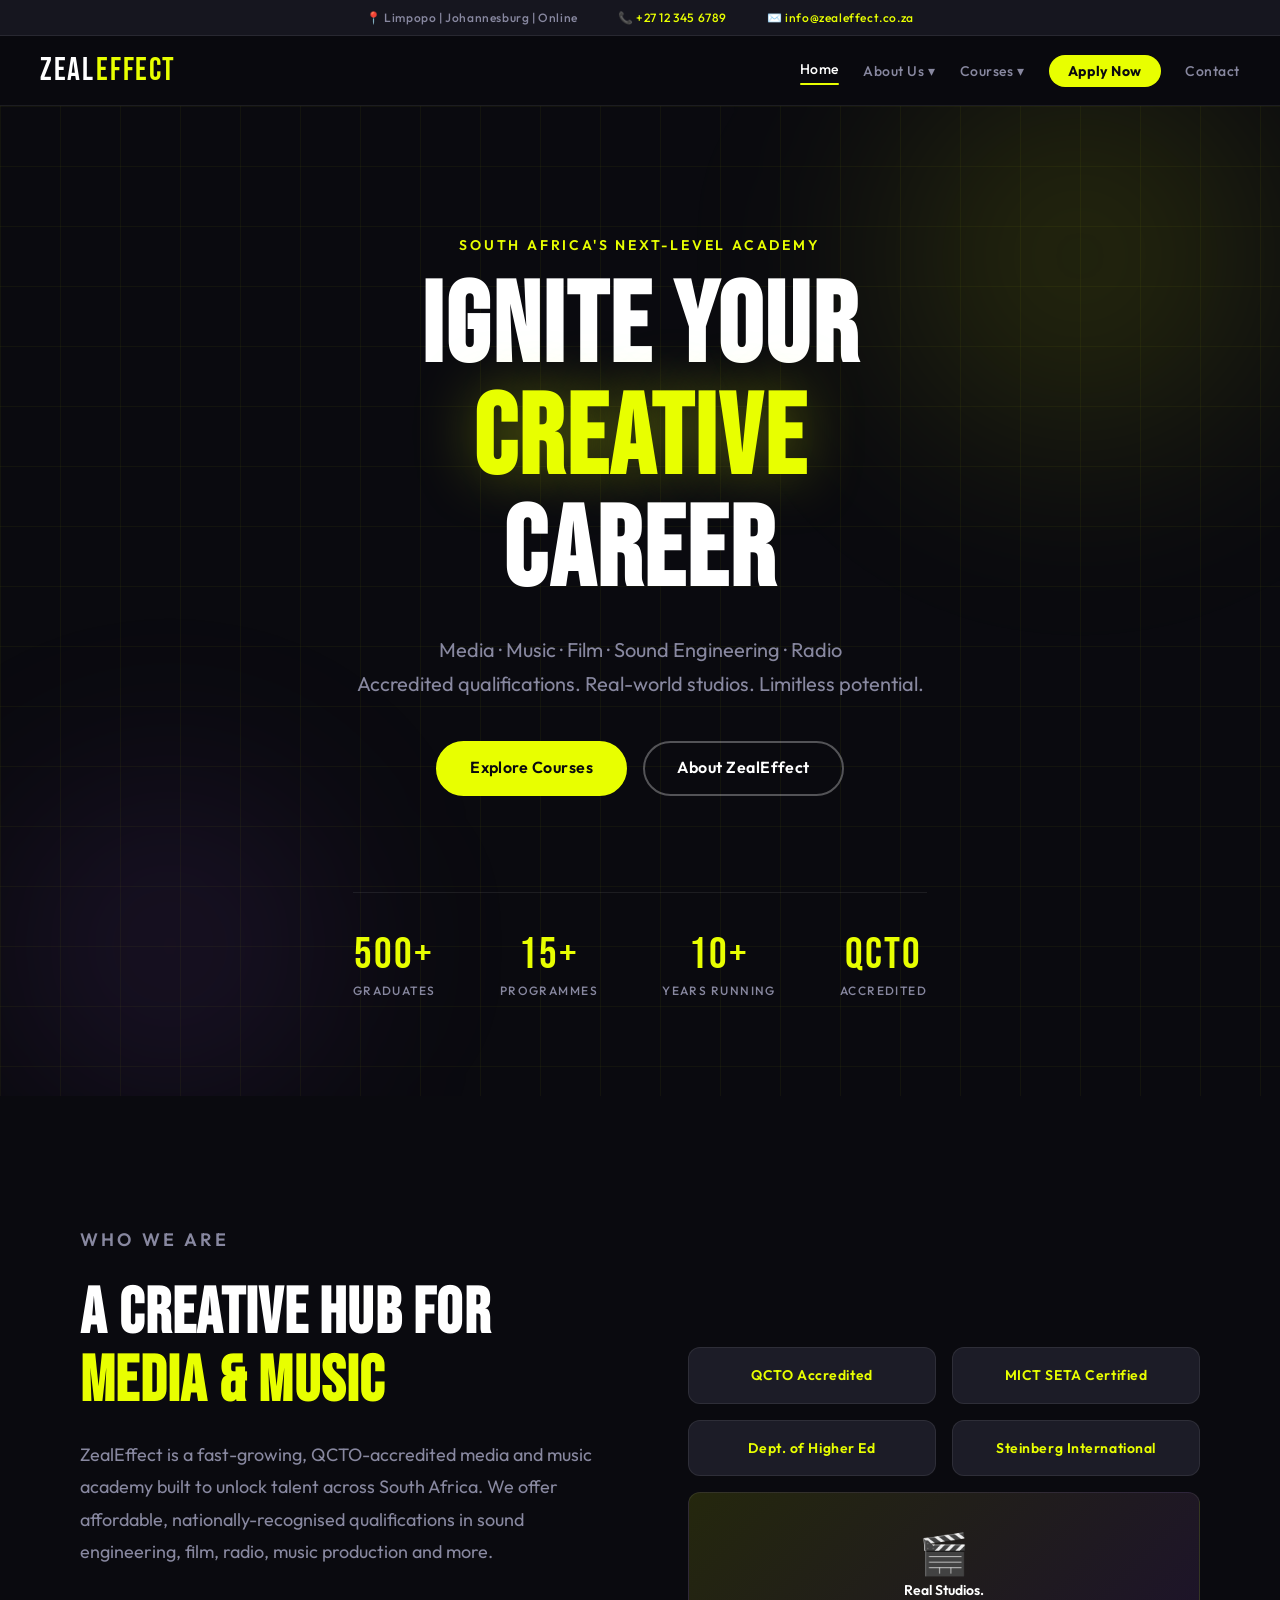
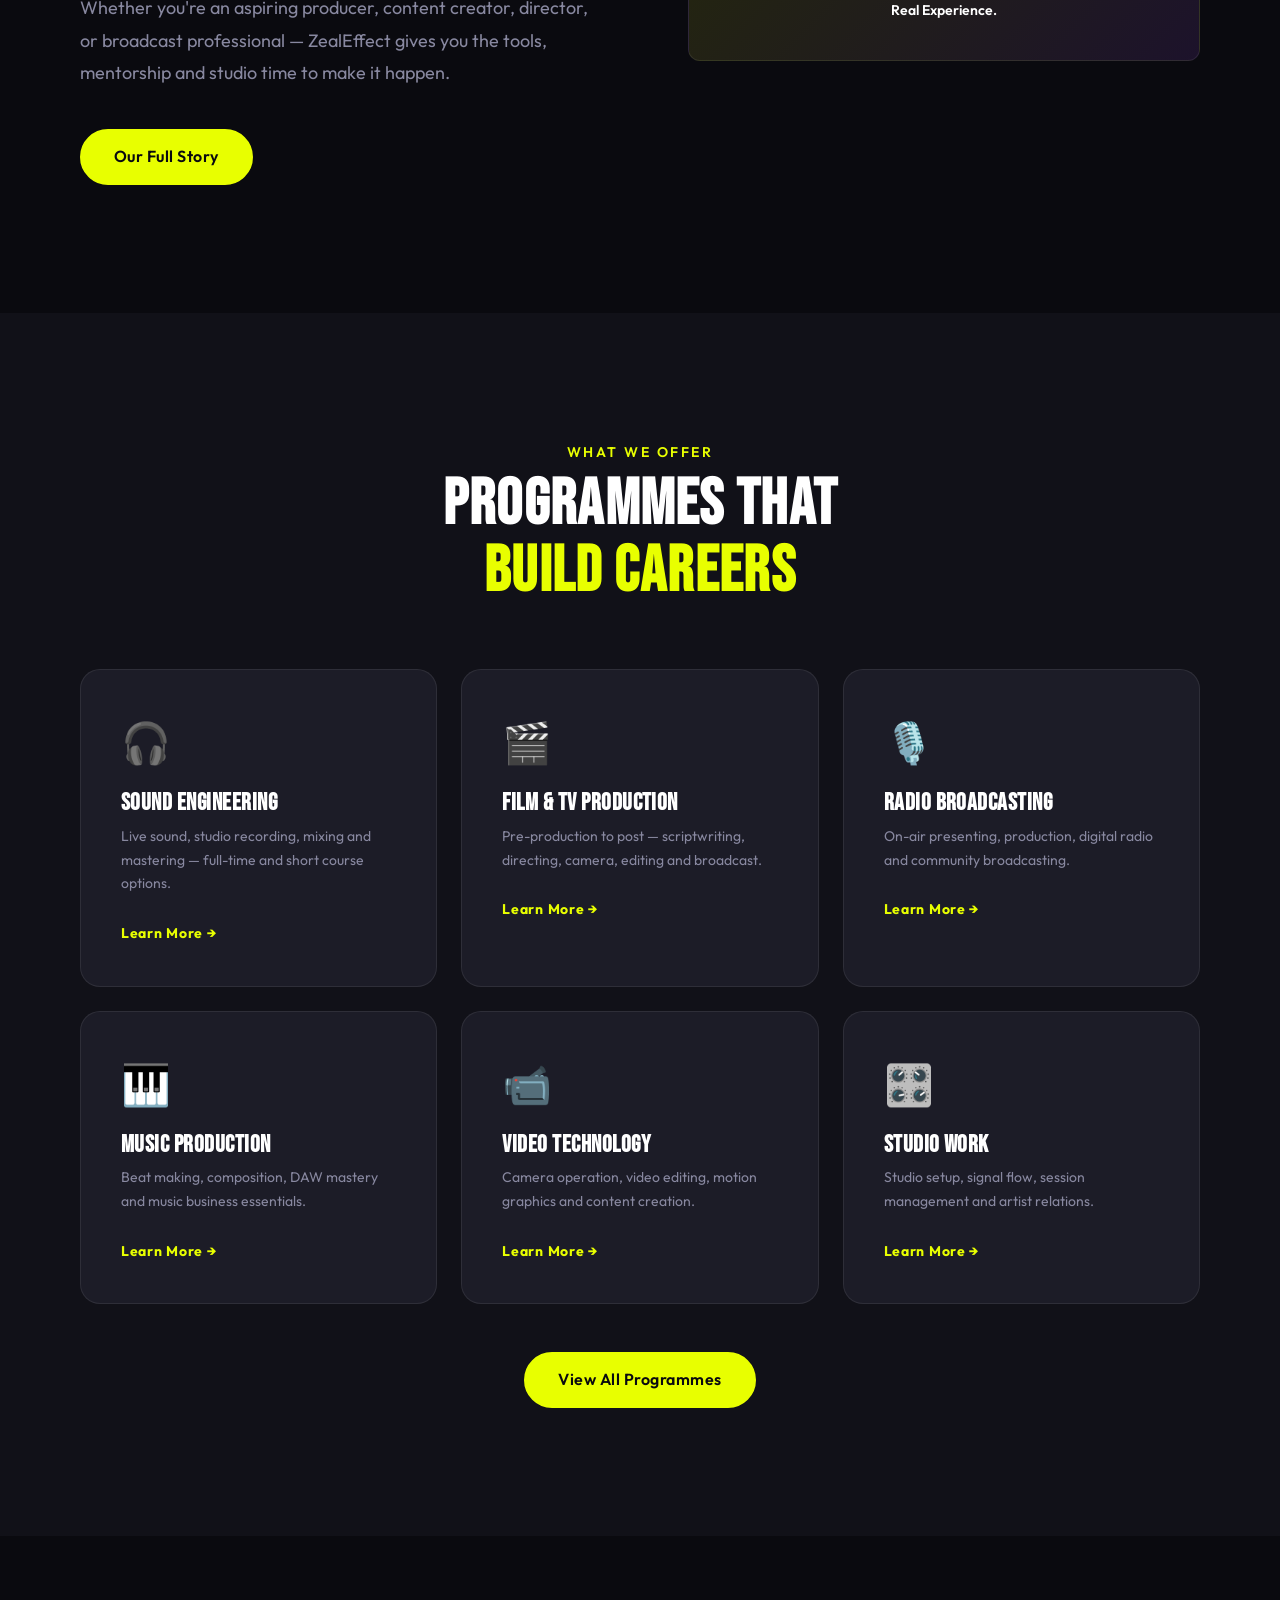
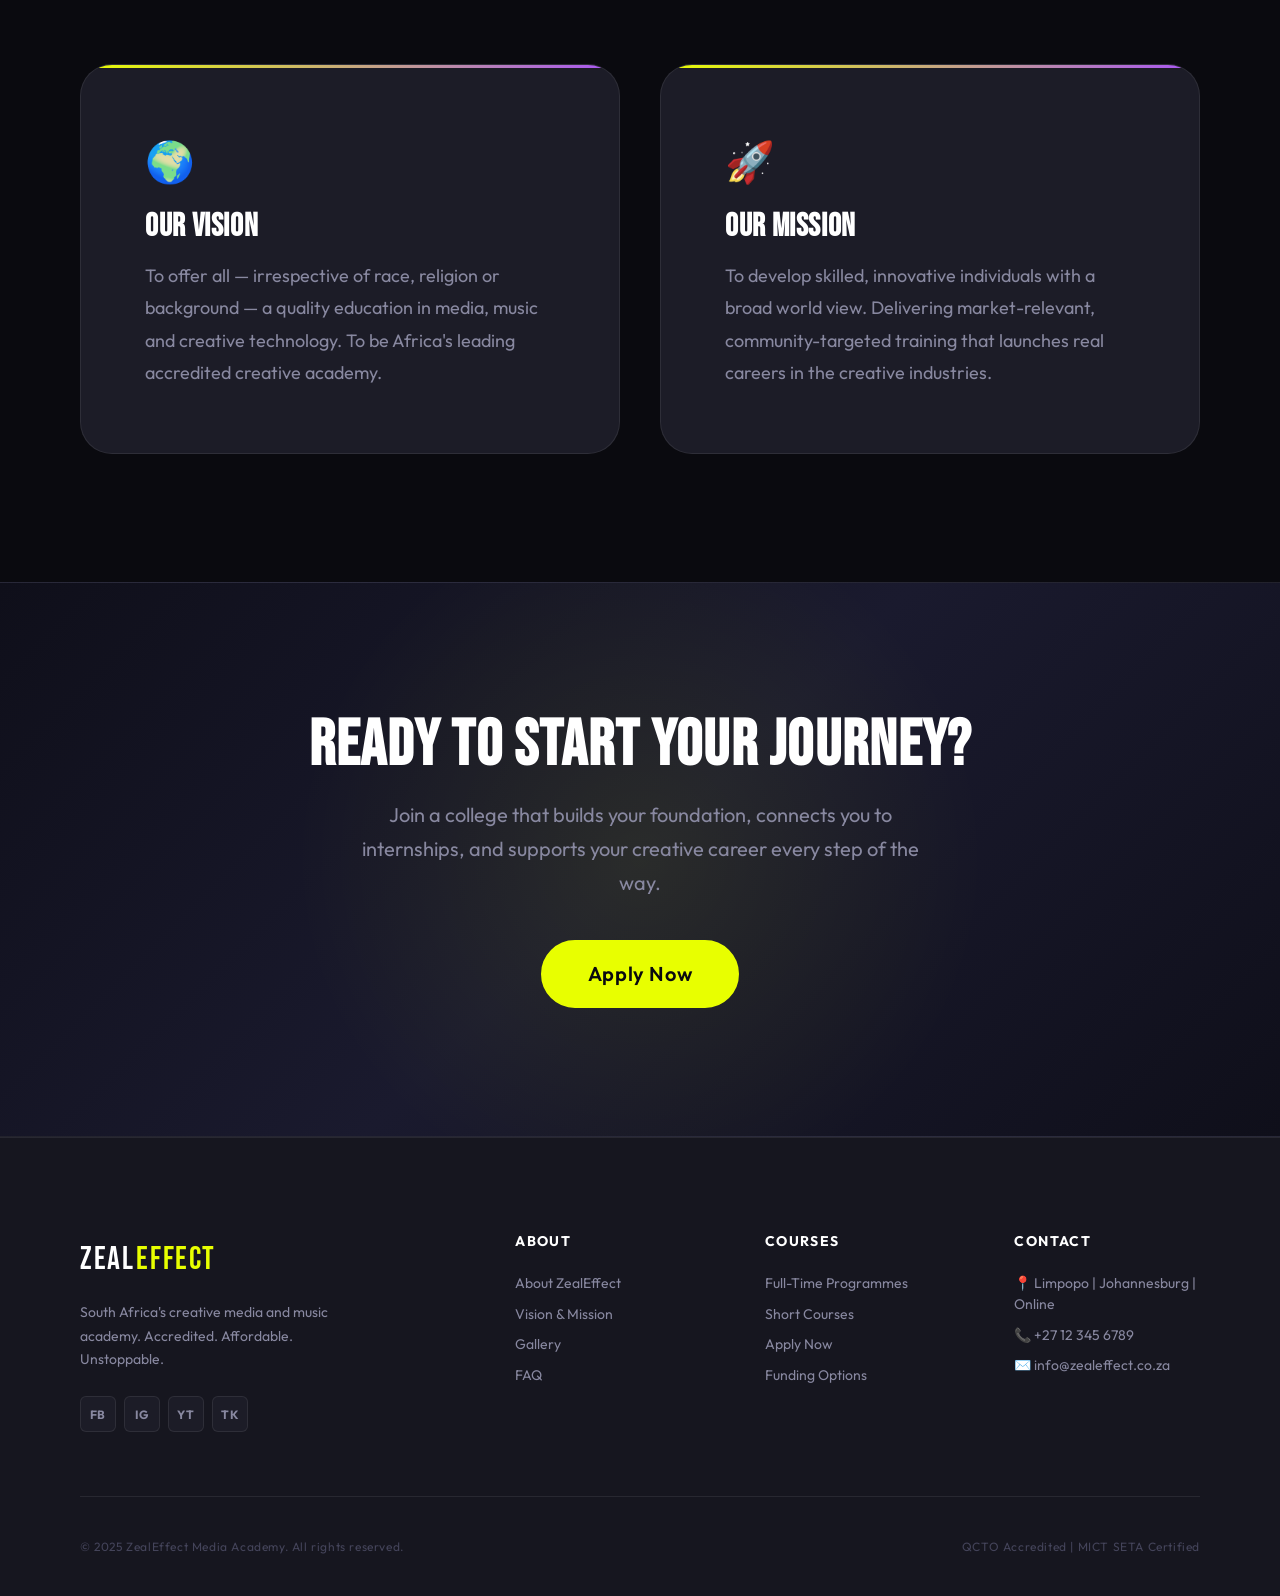
==== index.html @ ce58e079 "first commit" ====
<!DOCTYPE html>
<html lang="en">
<head>
  <meta charset="UTF-8" />
  <meta name="viewport" content="width=device-width, initial-scale=1.0" />
  <title>ZealEffect | Media & Music Academy</title>
  <link rel="stylesheet" href="css/reset.css" />
  <link rel="stylesheet" href="css/variables.css" />
  <link rel="stylesheet" href="css/layout.css" />
  <link rel="stylesheet" href="css/navbar.css" />
  <link rel="stylesheet" href="css/hero.css" />
  <link rel="stylesheet" href="css/sections.css" />
  <link rel="stylesheet" href="css/cards.css" />
  <link rel="stylesheet" href="css/footer.css" />
  <link rel="stylesheet" href="css/animations.css" />
  <link rel="preconnect" href="https://fonts.googleapis.com" />
  <link rel="preconnect" href="https://fonts.gstatic.com" crossorigin />
  <link href="https://fonts.googleapis.com/css2?family=Bebas+Neue&family=Outfit:wght@300;400;500;600;700&display=swap" rel="stylesheet" />
</head>
<body>

  <!-- ===== TOP BAR ===== -->
  <div class="topbar">
    <span>📍 Limpopo | Johannesburg | Online</span>
    <span>📞 <a href="tel:+27123456789">+27 12 345 6789</a></span>
    <span>✉️ <a href="mailto:info@zealeffect.co.za">info@zealeffect.co.za</a></span>
  </div>

  <!-- ===== NAVBAR ===== -->
  <nav class="navbar" id="navbar">
    <a href="index.html" class="logo">
      <span class="logo-zeal">ZEAL</span><span class="logo-effect">EFFECT</span>
    </a>

    <button class="hamburger" id="hamburger" aria-label="Toggle menu">
      <span></span><span></span><span></span>
    </button>

    <ul class="nav-links" id="navLinks">
      <li><a href="index.html" class="active">Home</a></li>
      <li class="dropdown">
        <a href="about.html">About Us ▾</a>
        <ul class="dropdown-menu">
          <li><a href="about.html#vision">Our Vision</a></li>
          <li><a href="about.html#mission">Our Mission</a></li>
          <li><a href="gallery.html">Gallery</a></li>
          <li><a href="about.html#faq">FAQ</a></li>
        </ul>
      </li>
      <li class="dropdown">
        <a href="courses.html">Courses ▾</a>
        <ul class="dropdown-menu">
          <li><a href="courses.html#fulltime">Full-Time Programmes</a></li>
          <li><a href="courses.html#parttime">Short Courses</a></li>
        </ul>
      </li>
      <li><a href="about.html#apply" class="nav-cta">Apply Now</a></li>
      <li><a href="contact.html">Contact</a></li>
    </ul>
  </nav>

  <!-- ===== HERO ===== -->
  <section class="hero">
    <div class="hero-bg-grid"></div>
    <div class="hero-orb hero-orb-1"></div>
    <div class="hero-orb hero-orb-2"></div>
    <div class="hero-content reveal">
      <p class="hero-eyebrow">South Africa's Next-Level Academy</p>
      <h1 class="hero-title">
        <span class="line">Ignite Your</span>
        <span class="line accent">Creative</span>
        <span class="line">Career</span>
      </h1>
      <p class="hero-sub">
        Media · Music · Film · Sound Engineering · Radio<br/>
        Accredited qualifications. Real-world studios. Limitless potential.
      </p>
      <div class="hero-actions">
        <a href="courses.html" class="btn btn-primary">Explore Courses</a>
        <a href="about.html" class="btn btn-outline">About ZealEffect</a>
      </div>
    </div>
    <div class="hero-stats reveal-delay">
      <div class="stat"><span class="stat-num">500+</span><span class="stat-label">Graduates</span></div>
      <div class="stat"><span class="stat-num">15+</span><span class="stat-label">Programmes</span></div>
      <div class="stat"><span class="stat-num">10+</span><span class="stat-label">Years Running</span></div>
      <div class="stat"><span class="stat-num">QCTO</span><span class="stat-label">Accredited</span></div>
    </div>
  </section>

  <!-- ===== ABOUT STRIP ===== -->
  <section class="about-strip section-pad">
    <div class="container">
      <div class="about-grid">
        <div class="about-text reveal">
          <p class="section-eyebrow">Who We Are</p>
          <h2 class="section-title">A Creative Hub for<br/><em>Media &amp; Music</em></h2>
          <p>ZealEffect is a fast-growing, QCTO-accredited media and music academy built to unlock talent across South Africa. We offer affordable, nationally-recognised qualifications in sound engineering, film, radio, music production and more.</p>
          <p>Whether you're an aspiring producer, content creator, director, or broadcast professional — ZealEffect gives you the tools, mentorship and studio time to make it happen.</p>
          <a href="about.html" class="btn btn-primary">Our Full Story</a>
        </div>
        <div class="about-badges reveal-delay">
          <div class="badge">QCTO Accredited</div>
          <div class="badge">MICT SETA Certified</div>
          <div class="badge">Dept. of Higher Ed</div>
          <div class="badge">Steinberg International</div>
          <div class="badge-image">
            <div class="badge-icon">🎬</div>
            <p>Real Studios.<br/>Real Experience.</p>
          </div>
        </div>
      </div>
    </div>
  </section>

  <!-- ===== COURSES PREVIEW ===== -->
  <section class="courses-preview section-pad dark-section">
    <div class="container">
      <p class="section-eyebrow center">What We Offer</p>
      <h2 class="section-title center">Programmes That<br/><em>Build Careers</em></h2>
      <div class="courses-grid">
        <div class="course-card reveal">
          <div class="course-icon">🎧</div>
          <h3>Sound Engineering</h3>
          <p>Live sound, studio recording, mixing and mastering — full-time and short course options.</p>
          <a href="courses.html" class="card-link">Learn More →</a>
        </div>
        <div class="course-card reveal">
          <div class="course-icon">🎬</div>
          <h3>Film &amp; TV Production</h3>
          <p>Pre-production to post — scriptwriting, directing, camera, editing and broadcast.</p>
          <a href="courses.html" class="card-link">Learn More →</a>
        </div>
        <div class="course-card reveal">
          <div class="course-icon">🎙️</div>
          <h3>Radio Broadcasting</h3>
          <p>On-air presenting, production, digital radio and community broadcasting.</p>
          <a href="courses.html" class="card-link">Learn More →</a>
        </div>
        <div class="course-card reveal">
          <div class="course-icon">🎹</div>
          <h3>Music Production</h3>
          <p>Beat making, composition, DAW mastery and music business essentials.</p>
          <a href="courses.html" class="card-link">Learn More →</a>
        </div>
        <div class="course-card reveal">
          <div class="course-icon">📹</div>
          <h3>Video Technology</h3>
          <p>Camera operation, video editing, motion graphics and content creation.</p>
          <a href="courses.html" class="card-link">Learn More →</a>
        </div>
        <div class="course-card reveal">
          <div class="course-icon">🎛️</div>
          <h3>Studio Work</h3>
          <p>Studio setup, signal flow, session management and artist relations.</p>
          <a href="courses.html" class="card-link">Learn More →</a>
        </div>
      </div>
      <div class="center" style="margin-top:3rem">
        <a href="courses.html" class="btn btn-primary">View All Programmes</a>
      </div>
    </div>
  </section>

  <!-- ===== VISION & MISSION ===== -->
  <section class="vm-section section-pad">
    <div class="container">
      <div class="vm-grid">
        <div class="vm-card reveal">
          <div class="vm-icon">🌍</div>
          <h3>Our Vision</h3>
          <p>To offer all — irrespective of race, religion or background — a quality education in media, music and creative technology. To be Africa's leading accredited creative academy.</p>
        </div>
        <div class="vm-card reveal">
          <div class="vm-icon">🚀</div>
          <h3>Our Mission</h3>
          <p>To develop skilled, innovative individuals with a broad world view. Delivering market-relevant, community-targeted training that launches real careers in the creative industries.</p>
        </div>
      </div>
    </div>
  </section>

  <!-- ===== CTA BANNER ===== -->
  <section class="cta-banner">
    <div class="cta-orb"></div>
    <div class="container cta-inner reveal">
      <h2>Ready to Start Your Journey?</h2>
      <p>Join a college that builds your foundation, connects you to internships, and supports your creative career every step of the way.</p>
      <a href="about.html#apply" class="btn btn-primary btn-lg">Apply Now</a>
    </div>
  </section>

  <!-- ===== FOOTER ===== -->
  <footer class="footer">
    <div class="container">
      <div class="footer-grid">

        <div class="footer-brand">
          <div class="footer-logo"><span class="logo-zeal">ZEAL</span><span class="logo-effect">EFFECT</span></div>
          <p>South Africa's creative media and music academy. Accredited. Affordable. Unstoppable.</p>
          <div class="social-links">
            <a href="#" aria-label="Facebook">FB</a>
            <a href="#" aria-label="Instagram">IG</a>
            <a href="#" aria-label="YouTube">YT</a>
            <a href="#" aria-label="TikTok">TK</a>
          </div>
        </div>

        <div class="footer-col">
          <h4>About</h4>
          <ul>
            <li><a href="about.html">About ZealEffect</a></li>
            <li><a href="about.html#vision">Vision &amp; Mission</a></li>
            <li><a href="gallery.html">Gallery</a></li>
            <li><a href="about.html#faq">FAQ</a></li>
          </ul>
        </div>

        <div class="footer-col">
          <h4>Courses</h4>
          <ul>
            <li><a href="courses.html#fulltime">Full-Time Programmes</a></li>
            <li><a href="courses.html#parttime">Short Courses</a></li>
            <li><a href="about.html#apply">Apply Now</a></li>
            <li><a href="#">Funding Options</a></li>
          </ul>
        </div>

        <div class="footer-col">
          <h4>Contact</h4>
          <ul>
            <li>📍 Limpopo | Johannesburg | Online</li>
            <li>📞 <a href="tel:+27123456789">+27 12 345 6789</a></li>
            <li>✉️ <a href="mailto:info@zealeffect.co.za">info@zealeffect.co.za</a></li>
          </ul>
        </div>

      </div>
      <div class="footer-bottom">
        <p>© 2025 ZealEffect Media Academy. All rights reserved.</p>
        <p>QCTO Accredited | MICT SETA Certified</p>
      </div>
    </div>
  </footer>

  <script src="js/navbar.js"></script>
  <script src="js/animations.js"></script>
</body>
</html>
---- css/variables.css ----
/* =============================================
   VARIABLES.CSS — Design tokens for ZealEffect
   ============================================= */

:root {

  /* ---- COLORS ---- */
  --color-bg:           #0a0a0f;
  --color-bg-2:         #111118;
  --color-bg-3:         #16161f;
  --color-surface:      #1c1c27;
  --color-border:       rgba(255, 255, 255, 0.08);

  --color-accent:       #e8ff00;      /* electric yellow-green — the ZealEffect spark */
  --color-accent-dim:   rgba(232, 255, 0, 0.12);
  --color-accent-glow:  rgba(232, 255, 0, 0.35);

  --color-secondary:    #a855f7;      /* violet for depth */
  --color-secondary-dim: rgba(168, 85, 247, 0.12);

  --color-text:         #e8e8f0;
  --color-text-muted:   #8888a0;
  --color-text-faint:   #44445a;

  --color-white:        #ffffff;
  --color-dark:         #0a0a0f;

  /* ---- TYPOGRAPHY ---- */
  --font-display:       'Bebas Neue', 'Impact', sans-serif;
  --font-body:          'Outfit', 'Segoe UI', sans-serif;

  --fs-xs:    0.75rem;
  --fs-sm:    0.875rem;
  --fs-base:  1rem;
  --fs-md:    1.125rem;
  --fs-lg:    1.25rem;
  --fs-xl:    1.5rem;
  --fs-2xl:   2rem;
  --fs-3xl:   2.75rem;
  --fs-4xl:   3.5rem;
  --fs-5xl:   5rem;
  --fs-6xl:   7rem;

  /* ---- SPACING ---- */
  --space-xs:   0.5rem;
  --space-sm:   1rem;
  --space-md:   1.5rem;
  --space-lg:   2.5rem;
  --space-xl:   4rem;
  --space-2xl:  6rem;
  --space-3xl:  8rem;

  /* ---- BORDERS & RADIUS ---- */
  --radius-sm:  6px;
  --radius-md:  12px;
  --radius-lg:  20px;
  --radius-xl:  32px;
  --radius-full: 9999px;

  /* ---- SHADOWS ---- */
  --shadow-sm:    0 2px 8px rgba(0,0,0,0.4);
  --shadow-md:    0 8px 32px rgba(0,0,0,0.6);
  --shadow-accent: 0 0 40px var(--color-accent-glow);
  --shadow-card:  0 4px 24px rgba(0,0,0,0.5);

  /* ---- TRANSITIONS ---- */
  --transition-fast:    0.15s ease;
  --transition-base:    0.3s ease;
  --transition-slow:    0.6s ease;

  /* ---- LAYOUT ---- */
  --container-max:  1200px;
  --navbar-height:  70px;
  --topbar-height:  38px;
}
---- css/layout.css ----
/* =============================================
   LAYOUT.CSS — Containers, grids, utilities
   ============================================= */

.container {
  width: 100%;
  max-width: var(--container-max);
  margin: 0 auto;
  padding: 0 var(--space-lg);
}

.section-pad {
  padding: var(--space-3xl) 0;
}

.dark-section {
  background-color: var(--color-bg-2);
}

.center {
  text-align: center;
}

/* ---- Shared text styles ---- */
.section-eyebrow {
  font-family: var(--font-body);
  font-size: var(--fs-sm);
  font-weight: 600;
  letter-spacing: 0.18em;
  text-transform: uppercase;
  color: var(--color-accent);
  margin-bottom: var(--space-xs);
  display: block;
}

.section-title {
  font-size: clamp(var(--fs-3xl), 5vw, var(--fs-5xl));
  color: var(--color-white);
  margin-bottom: var(--space-md);
  line-height: 1.05;
}

.section-title em {
  font-style: normal;
  color: var(--color-accent);
}

/* ---- Buttons ---- */
.btn {
  display: inline-block;
  font-family: var(--font-body);
  font-weight: 600;
  font-size: var(--fs-base);
  padding: 0.8rem 2rem;
  border-radius: var(--radius-full);
  transition: all var(--transition-base);
  cursor: pointer;
  letter-spacing: 0.03em;
  border: 2px solid transparent;
}

.btn-primary {
  background: var(--color-accent);
  color: var(--color-dark);
  border-color: var(--color-accent);
}

.btn-primary:hover {
  background: transparent;
  color: var(--color-accent);
  box-shadow: var(--shadow-accent);
}

.btn-outline {
  background: transparent;
  color: var(--color-white);
  border-color: rgba(255,255,255,0.3);
}

.btn-outline:hover {
  border-color: var(--color-accent);
  color: var(--color-accent);
}

.btn-lg {
  font-size: var(--fs-lg);
  padding: 1rem 2.8rem;
}

/* ---- Divider ---- */
.divider {
  width: 60px;
  height: 3px;
  background: var(--color-accent);
  margin: var(--space-md) 0;
}

.divider.center {
  margin-left: auto;
  margin-right: auto;
}

/* ---- Responsive ---- */
@media (max-width: 768px) {
  .container {
    padding: 0 var(--space-sm);
  }

  .section-pad {
    padding: var(--space-2xl) 0;
  }
}
---- css/navbar.css ----
/* =============================================
   NAVBAR.CSS — Top bar & Navigation
   ============================================= */

/* ---- Top bar ---- */
.topbar {
  background: var(--color-bg-3);
  color: var(--color-text-muted);
  font-size: var(--fs-xs);
  font-weight: 500;
  display: flex;
  justify-content: center;
  gap: var(--space-lg);
  padding: 0.5rem var(--space-lg);
  border-bottom: 1px solid var(--color-border);
  letter-spacing: 0.05em;
}

.topbar a {
  color: var(--color-accent);
  transition: opacity var(--transition-fast);
}

.topbar a:hover {
  opacity: 0.7;
}

/* ---- Navbar ---- */
.navbar {
  position: sticky;
  top: 0;
  z-index: 1000;
  height: var(--navbar-height);
  background: rgba(10, 10, 15, 0.92);
  backdrop-filter: blur(14px);
  -webkit-backdrop-filter: blur(14px);
  border-bottom: 1px solid var(--color-border);
  display: flex;
  align-items: center;
  justify-content: space-between;
  padding: 0 var(--space-lg);
  transition: box-shadow var(--transition-base);
}

.navbar.scrolled {
  box-shadow: 0 4px 32px rgba(0,0,0,0.6);
}

/* ---- Logo ---- */
.logo {
  font-family: var(--font-display);
  font-size: var(--fs-2xl);
  letter-spacing: 0.05em;
  display: flex;
  align-items: baseline;
  gap: 2px;
}

.logo-zeal  { color: var(--color-white); }
.logo-effect { color: var(--color-accent); }

.footer-logo {
  font-family: var(--font-display);
  font-size: var(--fs-2xl);
  letter-spacing: 0.05em;
  margin-bottom: var(--space-sm);
  display: inline-flex;
  gap: 2px;
}

/* ---- Nav links ---- */
.nav-links {
  display: flex;
  align-items: center;
  gap: var(--space-md);
}

.nav-links li {
  position: relative;
}

.nav-links a {
  font-size: var(--fs-sm);
  font-weight: 500;
  color: var(--color-text-muted);
  letter-spacing: 0.04em;
  transition: color var(--transition-fast);
  padding: 0.3rem 0;
}

.nav-links a:hover,
.nav-links a.active {
  color: var(--color-white);
}

.nav-links a.active::after {
  content: '';
  display: block;
  width: 100%;
  height: 2px;
  background: var(--color-accent);
  margin-top: 2px;
  border-radius: 2px;
}

/* ---- Apply Now CTA in nav ---- */
.nav-cta {
  background: var(--color-accent) !important;
  color: var(--color-dark) !important;
  padding: 0.45rem 1.2rem !important;
  border-radius: var(--radius-full);
  font-weight: 700 !important;
  font-size: var(--fs-sm) !important;
  transition: all var(--transition-base) !important;
}

.nav-cta:hover {
  background: transparent !important;
  color: var(--color-accent) !important;
  box-shadow: 0 0 0 2px var(--color-accent);
}

/* ---- Dropdowns ---- */
.dropdown-menu {
  display: none;
  position: absolute;
  top: calc(100% + 12px);
  left: 50%;
  transform: translateX(-50%);
  background: var(--color-surface);
  border: 1px solid var(--color-border);
  border-radius: var(--radius-md);
  min-width: 220px;
  overflow: hidden;
  box-shadow: var(--shadow-md);
  z-index: 999;
}

.dropdown:hover .dropdown-menu {
  display: block;
  animation: fadeDown 0.2s ease;
}

.dropdown-menu li a {
  display: block;
  padding: 0.65rem 1.2rem;
  font-size: var(--fs-sm);
  color: var(--color-text-muted);
  transition: background var(--transition-fast), color var(--transition-fast);
  border-bottom: 1px solid var(--color-border);
}

.dropdown-menu li:last-child a {
  border-bottom: none;
}

.dropdown-menu li a:hover {
  background: var(--color-accent-dim);
  color: var(--color-accent);
}

/* ---- Hamburger ---- */
.hamburger {
  display: none;
  flex-direction: column;
  gap: 5px;
  width: 28px;
  padding: 4px;
}

.hamburger span {
  display: block;
  height: 2px;
  background: var(--color-white);
  border-radius: 2px;
  transition: transform var(--transition-base), opacity var(--transition-base);
}

.hamburger.open span:nth-child(1) { transform: translateY(7px) rotate(45deg); }
.hamburger.open span:nth-child(2) { opacity: 0; }
.hamburger.open span:nth-child(3) { transform: translateY(-7px) rotate(-45deg); }

/* ---- Responsive ---- */
@media (max-width: 900px) {
  .hamburger { display: flex; }

  .nav-links {
    display: none;
    flex-direction: column;
    align-items: flex-start;
    position: absolute;
    top: var(--navbar-height);
    left: 0;
    right: 0;
    background: var(--color-bg-2);
    border-bottom: 1px solid var(--color-border);
    padding: var(--space-md) var(--space-lg);
    gap: var(--space-sm);
  }

  .nav-links.open {
    display: flex;
  }

  .dropdown-menu {
    position: static;
    transform: none;
    box-shadow: none;
    border: none;
    background: transparent;
    padding-left: var(--space-sm);
  }

  .dropdown:hover .dropdown-menu,
  .dropdown.open .dropdown-menu {
    display: block;
  }

  .topbar {
    gap: var(--space-sm);
    font-size: 0.65rem;
    flex-wrap: wrap;
    justify-content: center;
  }
}

/* ---- Animation ---- */
@keyframes fadeDown {
  from { opacity: 0; transform: translateX(-50%) translateY(-8px); }
  to   { opacity: 1; transform: translateX(-50%) translateY(0); }
}
---- css/hero.css ----
/* =============================================
   HERO.CSS — Hero section styles
   ============================================= */

.hero {
  position: relative;
  min-height: 92vh;
  display: flex;
  flex-direction: column;
  align-items: center;
  justify-content: center;
  overflow: hidden;
  padding: var(--space-3xl) var(--space-lg) var(--space-2xl);
  background: var(--color-bg);
}

/* ---- Background grid pattern ---- */
.hero-bg-grid {
  position: absolute;
  inset: 0;
  background-image:
    linear-gradient(rgba(232,255,0,0.04) 1px, transparent 1px),
    linear-gradient(90deg, rgba(232,255,0,0.04) 1px, transparent 1px);
  background-size: 60px 60px;
  pointer-events: none;
}

/* ---- Ambient glow orbs ---- */
.hero-orb {
  position: absolute;
  border-radius: 50%;
  pointer-events: none;
  filter: blur(80px);
}

.hero-orb-1 {
  width: 600px;
  height: 600px;
  background: radial-gradient(circle, rgba(232,255,0,0.15) 0%, transparent 70%);
  top: -150px;
  right: -100px;
  animation: orb-drift 8s ease-in-out infinite alternate;
}

.hero-orb-2 {
  width: 500px;
  height: 500px;
  background: radial-gradient(circle, rgba(168,85,247,0.12) 0%, transparent 70%);
  bottom: -100px;
  left: -80px;
  animation: orb-drift 10s ease-in-out infinite alternate-reverse;
}

/* ---- Main content ---- */
.hero-content {
  position: relative;
  z-index: 2;
  text-align: center;
  max-width: 900px;
}

.hero-eyebrow {
  font-size: var(--fs-sm);
  font-weight: 600;
  letter-spacing: 0.2em;
  text-transform: uppercase;
  color: var(--color-accent);
  margin-bottom: var(--space-sm);
  opacity: 0;
  animation: fade-up 0.8s 0.2s forwards;
}

.hero-title {
  font-size: clamp(4rem, 10vw, var(--fs-6xl));
  color: var(--color-white);
  display: flex;
  flex-direction: column;
  line-height: 1;
  margin-bottom: var(--space-md);
}

.hero-title .line {
  display: block;
  opacity: 0;
  animation: fade-up 0.8s forwards;
}

.hero-title .line:nth-child(1) { animation-delay: 0.3s; }
.hero-title .line:nth-child(2) { animation-delay: 0.5s; }
.hero-title .line:nth-child(3) { animation-delay: 0.7s; }

.hero-title .accent {
  color: var(--color-accent);
  text-shadow: 0 0 60px var(--color-accent-glow);
}

.hero-sub {
  font-size: var(--fs-lg);
  color: var(--color-text-muted);
  line-height: 1.7;
  margin-bottom: var(--space-lg);
  opacity: 0;
  animation: fade-up 0.8s 0.9s forwards;
}

.hero-actions {
  display: flex;
  gap: var(--space-sm);
  justify-content: center;
  flex-wrap: wrap;
  opacity: 0;
  animation: fade-up 0.8s 1.1s forwards;
}

/* ---- Stats bar ---- */
.hero-stats {
  position: relative;
  z-index: 2;
  display: flex;
  gap: var(--space-xl);
  margin-top: var(--space-2xl);
  padding-top: var(--space-lg);
  border-top: 1px solid var(--color-border);
  flex-wrap: wrap;
  justify-content: center;
  opacity: 0;
  animation: fade-up 0.8s 1.4s forwards;
}

.stat {
  display: flex;
  flex-direction: column;
  align-items: center;
  gap: 4px;
}

.stat-num {
  font-family: var(--font-display);
  font-size: var(--fs-3xl);
  color: var(--color-accent);
  line-height: 1;
  letter-spacing: 0.05em;
}

.stat-label {
  font-size: var(--fs-xs);
  font-weight: 500;
  letter-spacing: 0.12em;
  text-transform: uppercase;
  color: var(--color-text-muted);
}

/* ---- Responsive ---- */
@media (max-width: 600px) {
  .hero-stats {
    gap: var(--space-lg);
  }

  .hero-title {
    font-size: clamp(3rem, 14vw, 5rem);
  }
}

/* ---- Keyframes ---- */
@keyframes orb-drift {
  from { transform: translate(0, 0) scale(1); }
  to   { transform: translate(30px, 20px) scale(1.05); }
}
---- css/sections.css ----
/* =============================================
   SECTIONS.CSS — About, VM, CTA, misc sections
   ============================================= */

/* ---- About Strip ---- */
.about-grid {
  display: grid;
  grid-template-columns: 1fr 1fr;
  gap: var(--space-2xl);
  align-items: center;
}

.about-text p {
  color: var(--color-text-muted);
  font-size: var(--fs-md);
  margin-bottom: var(--space-md);
  line-height: 1.8;
}

.about-text .btn {
  margin-top: var(--space-sm);
}

/* ---- Accreditation badges ---- */
.about-badges {
  display: grid;
  grid-template-columns: 1fr 1fr;
  gap: var(--space-sm);
}

.badge {
  background: var(--color-surface);
  border: 1px solid var(--color-border);
  border-radius: var(--radius-md);
  padding: var(--space-sm) var(--space-md);
  font-size: var(--fs-sm);
  font-weight: 600;
  color: var(--color-accent);
  text-align: center;
  transition: all var(--transition-base);
  letter-spacing: 0.04em;
}

.badge:hover {
  border-color: var(--color-accent);
  background: var(--color-accent-dim);
  box-shadow: 0 0 20px var(--color-accent-dim);
  transform: translateY(-2px);
}

.badge-image {
  grid-column: span 2;
  background: linear-gradient(135deg, var(--color-accent-dim), var(--color-secondary-dim));
  border: 1px solid var(--color-border);
  border-radius: var(--radius-md);
  padding: var(--space-lg);
  display: flex;
  flex-direction: column;
  align-items: center;
  gap: var(--space-xs);
  transition: all var(--transition-base);
}

.badge-image:hover {
  border-color: var(--color-accent);
  transform: translateY(-2px);
}

.badge-icon {
  font-size: 2.5rem;
  line-height: 1;
}

.badge-image p {
  font-size: var(--fs-sm);
  font-weight: 600;
  text-align: center;
  color: var(--color-white);
  margin: 0;
  line-height: 1.4;
}

/* ---- Vision & Mission ---- */
.vm-grid {
  display: grid;
  grid-template-columns: 1fr 1fr;
  gap: var(--space-lg);
}

.vm-card {
  background: var(--color-surface);
  border: 1px solid var(--color-border);
  border-radius: var(--radius-xl);
  padding: var(--space-xl);
  transition: all var(--transition-base);
  position: relative;
  overflow: hidden;
}

.vm-card::before {
  content: '';
  position: absolute;
  top: 0; left: 0; right: 0;
  height: 3px;
  background: linear-gradient(90deg, var(--color-accent), var(--color-secondary));
}

.vm-card:hover {
  border-color: var(--color-accent);
  transform: translateY(-4px);
  box-shadow: var(--shadow-card), 0 0 40px var(--color-accent-dim);
}

.vm-icon {
  font-size: 2.5rem;
  margin-bottom: var(--space-sm);
}

.vm-card h3 {
  font-size: var(--fs-2xl);
  color: var(--color-white);
  margin-bottom: var(--space-sm);
}

.vm-card p {
  color: var(--color-text-muted);
  font-size: var(--fs-md);
  line-height: 1.8;
  margin: 0;
}

/* ---- CTA Banner ---- */
.cta-banner {
  position: relative;
  background: linear-gradient(135deg, #0f0f1a 0%, #1a1a2e 50%, #0f0f1a 100%);
  padding: var(--space-3xl) 0;
  overflow: hidden;
  border-top: 1px solid var(--color-border);
  border-bottom: 1px solid var(--color-border);
}

.cta-orb {
  position: absolute;
  width: 700px;
  height: 700px;
  background: radial-gradient(circle, rgba(232,255,0,0.08) 0%, transparent 70%);
  top: 50%;
  left: 50%;
  transform: translate(-50%, -50%);
  pointer-events: none;
}

.cta-inner {
  position: relative;
  z-index: 2;
  text-align: center;
}

.cta-inner h2 {
  font-size: clamp(var(--fs-3xl), 5vw, var(--fs-5xl));
  color: var(--color-white);
  margin-bottom: var(--space-sm);
}

.cta-inner p {
  font-size: var(--fs-lg);
  color: var(--color-text-muted);
  max-width: 600px;
  margin: 0 auto var(--space-lg);
  line-height: 1.7;
}

/* ---- Responsive ---- */
@media (max-width: 900px) {
  .about-grid {
    grid-template-columns: 1fr;
    gap: var(--space-lg);
  }

  .vm-grid {
    grid-template-columns: 1fr;
  }

  .about-badges {
    grid-template-columns: repeat(2, 1fr);
  }
}

@media (max-width: 500px) {
  .about-badges {
    grid-template-columns: 1fr;
  }

  .badge-image {
    grid-column: span 1;
  }
}
---- css/cards.css ----
/* =============================================
   CARDS.CSS — Course cards & grid
   ============================================= */

/* ---- Courses grid ---- */
.courses-grid {
  display: grid;
  grid-template-columns: repeat(3, 1fr);
  gap: var(--space-md);
  margin-top: var(--space-xl);
}

/* ---- Course card ---- */
.course-card {
  background: var(--color-surface);
  border: 1px solid var(--color-border);
  border-radius: var(--radius-lg);
  padding: var(--space-lg);
  transition: all var(--transition-base);
  position: relative;
  overflow: hidden;
  cursor: pointer;
}

.course-card::after {
  content: '';
  position: absolute;
  inset: 0;
  background: linear-gradient(135deg, var(--color-accent-dim), transparent);
  opacity: 0;
  transition: opacity var(--transition-base);
}

.course-card:hover {
  border-color: var(--color-accent);
  transform: translateY(-6px);
  box-shadow: var(--shadow-card), 0 0 30px var(--color-accent-dim);
}

.course-card:hover::after {
  opacity: 1;
}

.course-icon {
  font-size: 2.5rem;
  margin-bottom: var(--space-sm);
  display: block;
  position: relative;
  z-index: 1;
}

.course-card h3 {
  font-size: var(--fs-xl);
  color: var(--color-white);
  margin-bottom: var(--space-xs);
  position: relative;
  z-index: 1;
}

.course-card p {
  font-size: var(--fs-sm);
  color: var(--color-text-muted);
  line-height: 1.7;
  margin-bottom: var(--space-md);
  position: relative;
  z-index: 1;
}

.card-link {
  font-size: var(--fs-sm);
  font-weight: 700;
  color: var(--color-accent);
  letter-spacing: 0.05em;
  transition: letter-spacing var(--transition-fast);
  position: relative;
  z-index: 1;
}

.card-link:hover {
  letter-spacing: 0.1em;
}

/* ---- Responsive ---- */
@media (max-width: 1024px) {
  .courses-grid {
    grid-template-columns: repeat(2, 1fr);
  }
}

@media (max-width: 600px) {
  .courses-grid {
    grid-template-columns: 1fr;
  }
}
---- css/footer.css ----
/* =============================================
   FOOTER.CSS — Footer styles
   ============================================= */

.footer {
  background: var(--color-bg-3);
  border-top: 1px solid var(--color-border);
  padding: var(--space-2xl) 0 var(--space-lg);
}

/* ---- Footer grid ---- */
.footer-grid {
  display: grid;
  grid-template-columns: 2fr 1fr 1fr 1fr;
  gap: var(--space-xl);
  padding-bottom: var(--space-xl);
  border-bottom: 1px solid var(--color-border);
  margin-bottom: var(--space-lg);
}

/* ---- Brand column ---- */
.footer-brand p {
  color: var(--color-text-muted);
  font-size: var(--fs-sm);
  line-height: 1.7;
  max-width: 280px;
  margin-bottom: var(--space-md);
}

.social-links {
  display: flex;
  gap: var(--space-xs);
}

.social-links a {
  display: inline-flex;
  align-items: center;
  justify-content: center;
  width: 36px;
  height: 36px;
  border-radius: var(--radius-sm);
  background: var(--color-surface);
  border: 1px solid var(--color-border);
  font-size: var(--fs-xs);
  font-weight: 700;
  color: var(--color-text-muted);
  letter-spacing: 0.05em;
  transition: all var(--transition-fast);
}

.social-links a:hover {
  background: var(--color-accent-dim);
  border-color: var(--color-accent);
  color: var(--color-accent);
}

/* ---- Footer columns ---- */
.footer-col h4 {
  font-family: var(--font-body);
  font-size: var(--fs-sm);
  font-weight: 700;
  letter-spacing: 0.1em;
  text-transform: uppercase;
  color: var(--color-white);
  margin-bottom: var(--space-md);
}

.footer-col ul {
  display: flex;
  flex-direction: column;
  gap: 0.6rem;
}

.footer-col ul li {
  font-size: var(--fs-sm);
  color: var(--color-text-muted);
  line-height: 1.5;
}

.footer-col ul li a {
  color: var(--color-text-muted);
  transition: color var(--transition-fast);
}

.footer-col ul li a:hover {
  color: var(--color-accent);
}

/* ---- Footer bottom bar ---- */
.footer-bottom {
  display: flex;
  justify-content: space-between;
  align-items: center;
  flex-wrap: wrap;
  gap: var(--space-sm);
}

.footer-bottom p {
  font-size: var(--fs-xs);
  color: var(--color-text-faint);
  letter-spacing: 0.05em;
  margin: 0;
}

/* ---- Responsive ---- */
@media (max-width: 1024px) {
  .footer-grid {
    grid-template-columns: 1fr 1fr;
    gap: var(--space-lg);
  }

  .footer-brand {
    grid-column: span 2;
  }
}

@media (max-width: 600px) {
  .footer-grid {
    grid-template-columns: 1fr;
  }

  .footer-brand {
    grid-column: span 1;
  }

  .footer-bottom {
    flex-direction: column;
    text-align: center;
  }
}
---- css/animations.css ----
/* =============================================
   ANIMATIONS.CSS — Scroll reveal & keyframes
   ============================================= */

/* ---- Scroll reveal base states ---- */
.reveal {
  opacity: 0;
  transform: translateY(32px);
  transition: opacity 0.7s ease, transform 0.7s ease;
}

.reveal-delay {
  opacity: 0;
  transform: translateY(32px);
  transition: opacity 0.7s 0.2s ease, transform 0.7s 0.2s ease;
}

.reveal.visible,
.reveal-delay.visible {
  opacity: 1;
  transform: translateY(0);
}

/* ---- Staggered children ---- */
.stagger-children > * {
  opacity: 0;
  transform: translateY(24px);
  transition: opacity 0.6s ease, transform 0.6s ease;
}

.stagger-children.visible > *:nth-child(1) { transition-delay: 0.05s; }
.stagger-children.visible > *:nth-child(2) { transition-delay: 0.15s; }
.stagger-children.visible > *:nth-child(3) { transition-delay: 0.25s; }
.stagger-children.visible > *:nth-child(4) { transition-delay: 0.35s; }
.stagger-children.visible > *:nth-child(5) { transition-delay: 0.45s; }
.stagger-children.visible > *:nth-child(6) { transition-delay: 0.55s; }

.stagger-children.visible > * {
  opacity: 1;
  transform: translateY(0);
}

/* ---- Global keyframes ---- */
@keyframes fade-up {
  from {
    opacity: 0;
    transform: translateY(24px);
  }
  to {
    opacity: 1;
    transform: translateY(0);
  }
}

@keyframes fade-in {
  from { opacity: 0; }
  to   { opacity: 1; }
}

@keyframes scale-in {
  from {
    opacity: 0;
    transform: scale(0.92);
  }
  to {
    opacity: 1;
    transform: scale(1);
  }
}

@keyframes slide-right {
  from {
    opacity: 0;
    transform: translateX(-24px);
  }
  to {
    opacity: 1;
    transform: translateX(0);
  }
}

/* ---- Pulse glow for accents ---- */
@keyframes pulse-glow {
  0%, 100% { box-shadow: 0 0 20px var(--color-accent-glow); }
  50%       { box-shadow: 0 0 50px var(--color-accent-glow); }
}

/* ---- Reduced motion ---- */
@media (prefers-reduced-motion: reduce) {
  *, *::before, *::after {
    animation-duration: 0.01ms !important;
    transition-duration: 0.01ms !important;
  }

  .reveal,
  .reveal-delay {
    opacity: 1;
    transform: none;
  }
}
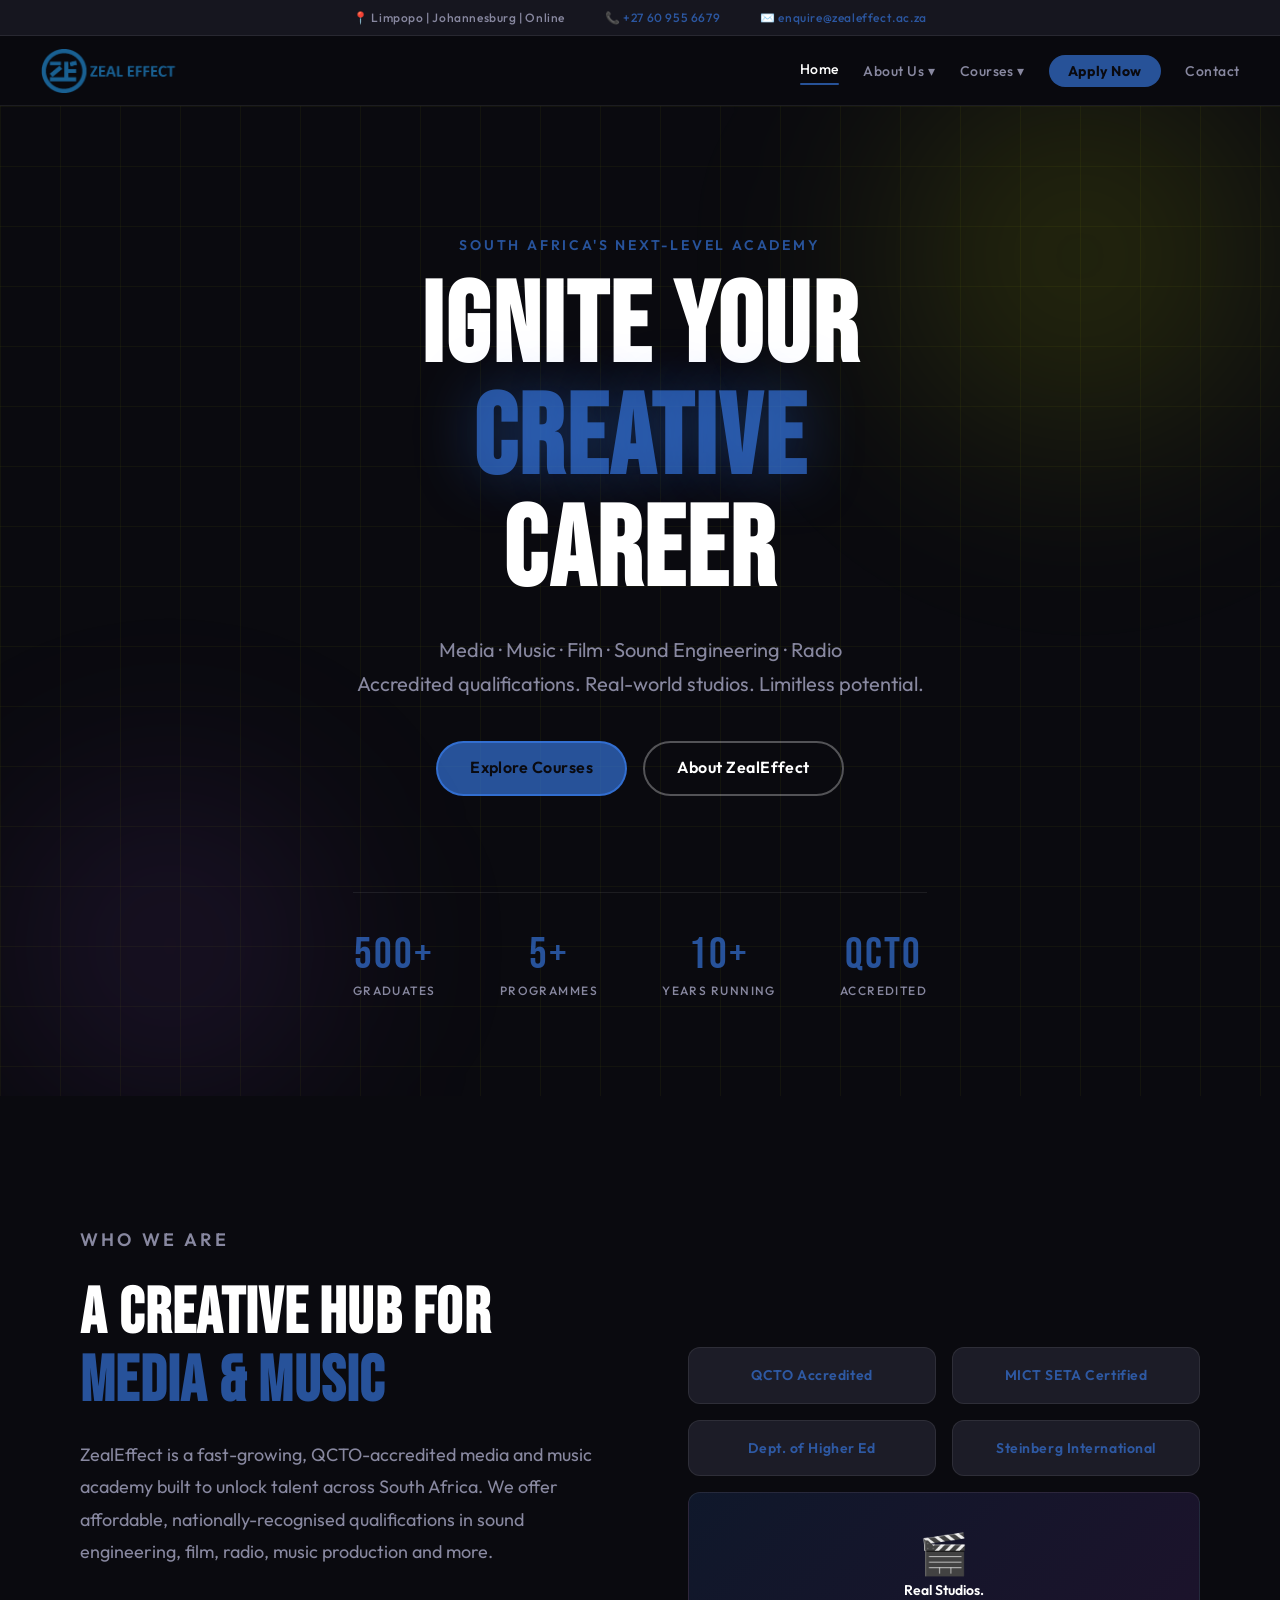
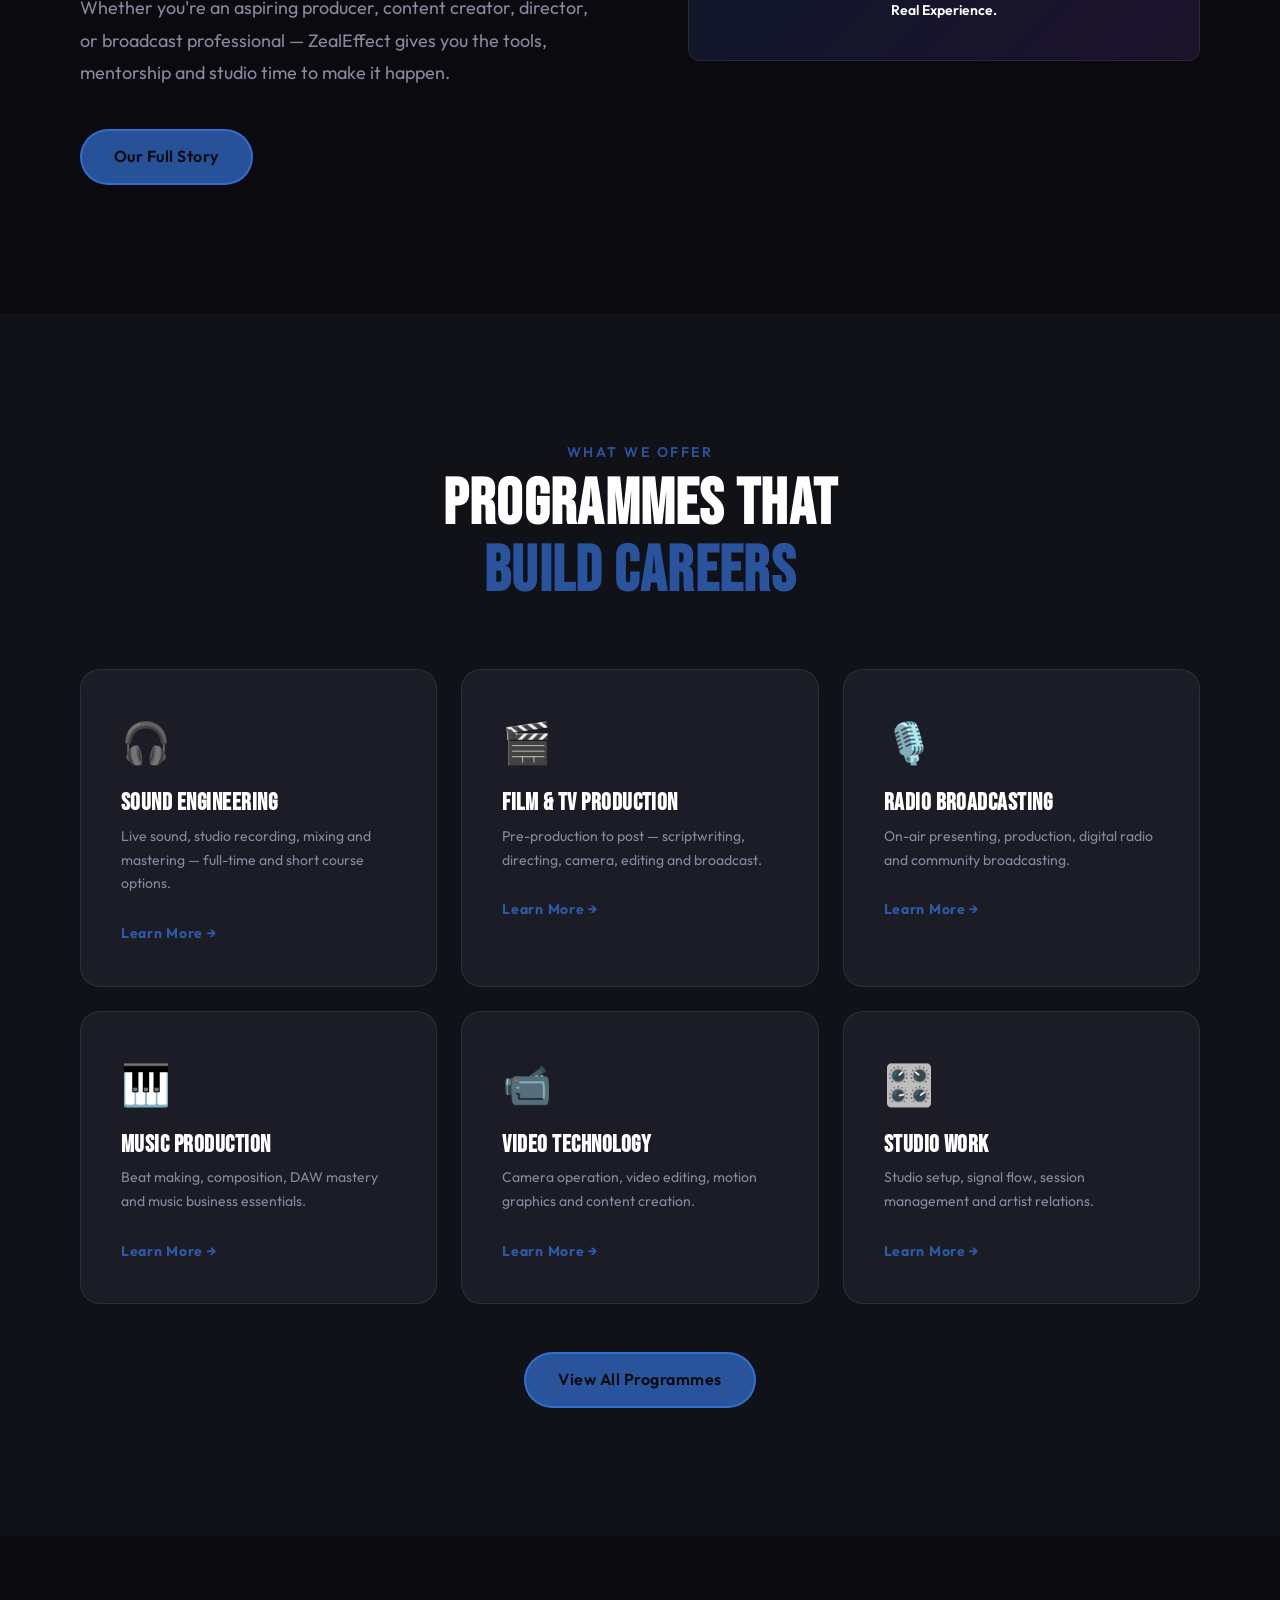
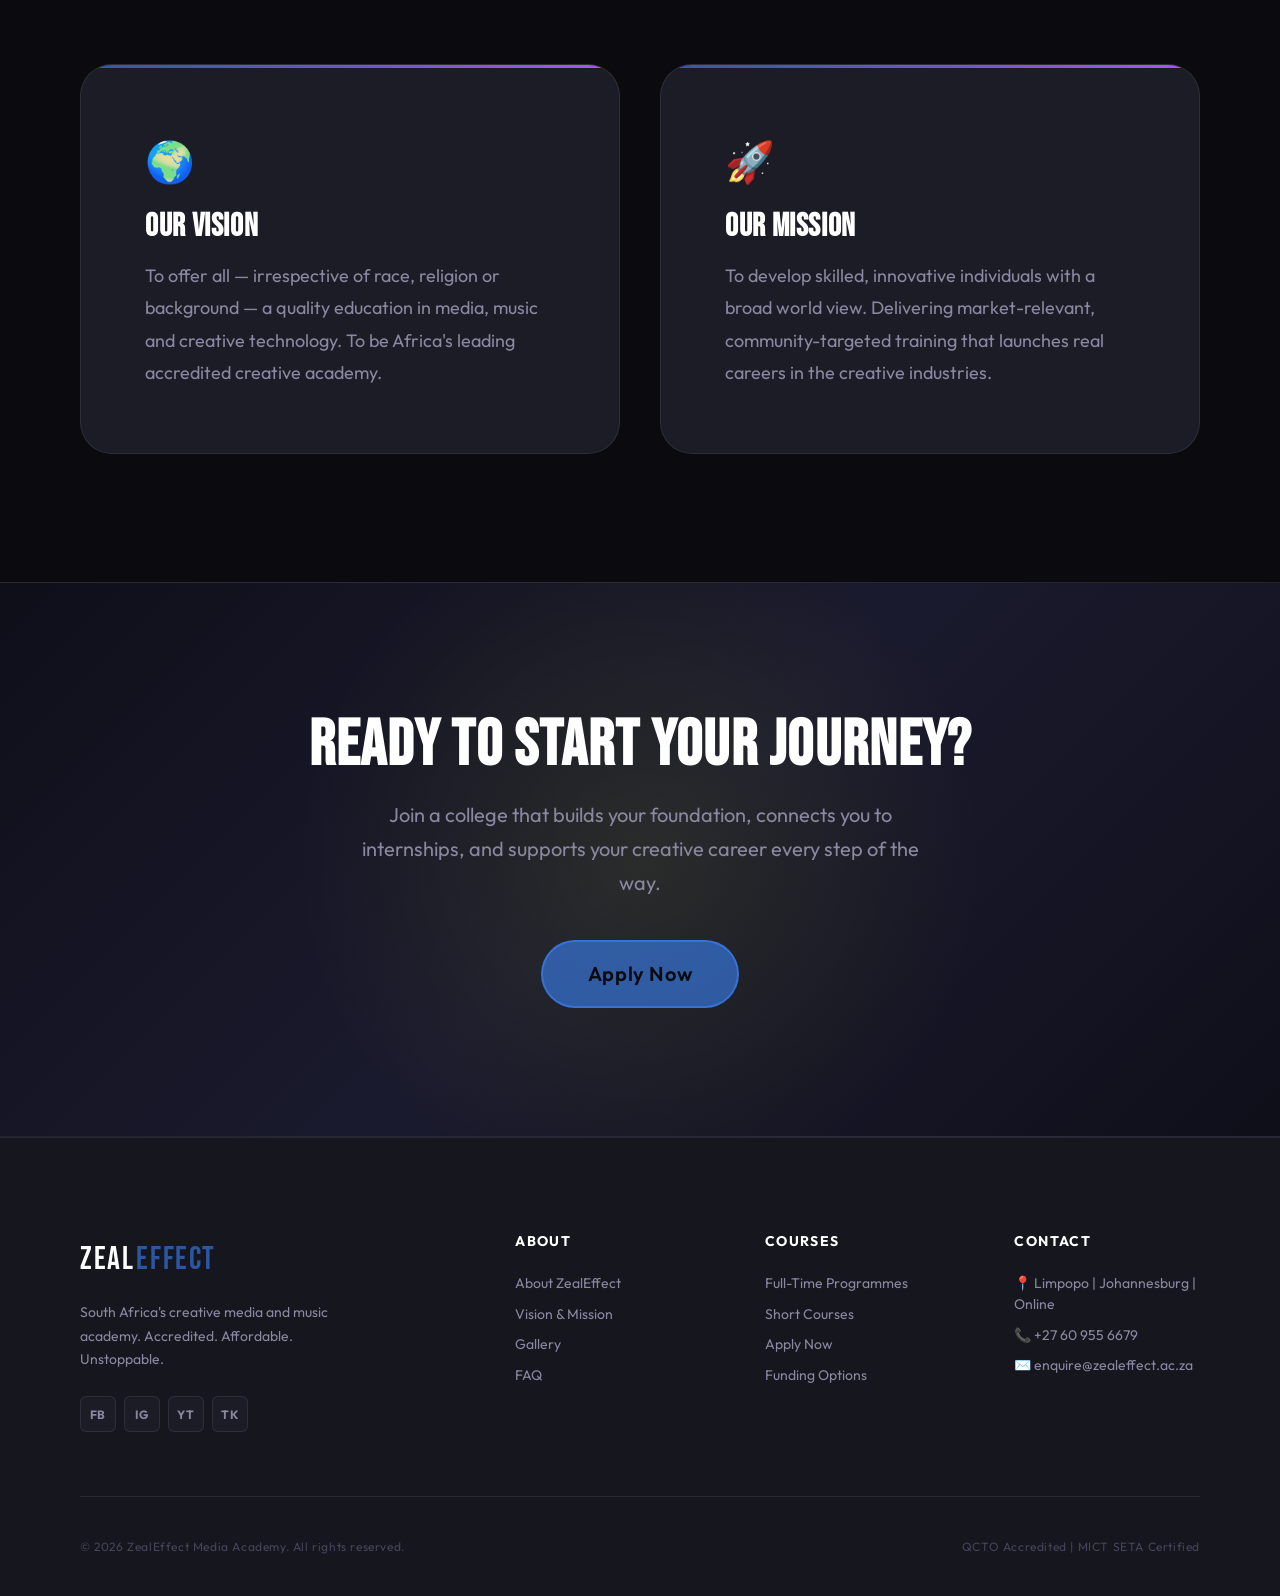
==== commit c07c0797: "fy" ====
--- a/index.html
+++ b/index.html
@@ -22,14 +22,14 @@
   <!-- ===== TOP BAR ===== -->
   <div class="topbar">
     <span>📍 Limpopo | Johannesburg | Online</span>
-    <span>📞 <a href="tel:+27123456789">+27 12 345 6789</a></span>
-    <span>✉️ <a href="mailto:info@zealeffect.co.za">info@zealeffect.co.za</a></span>
+    <span>📞 <a href="tel:+27609556679">+27 60 955 6679</a></span>
+    <span>✉️ <a href="mailto:enquire@zealeffect.ac.za">enquire@zealeffect.ac.za</a></span>
   </div>
 
   <!-- ===== NAVBAR ===== -->
   <nav class="navbar" id="navbar">
     <a href="index.html" class="logo">
-      <span class="logo-zeal">ZEAL</span><span class="logo-effect">EFFECT</span>
+      <img src="LOGO.png" alt="ZealEffect logo" class="logo-img" />
     </a>
 
     <button class="hamburger" id="hamburger" aria-label="Toggle menu">
@@ -54,7 +54,7 @@
           <li><a href="courses.html#parttime">Short Courses</a></li>
         </ul>
       </li>
-      <li><a href="about.html#apply" class="nav-cta">Apply Now</a></li>
+      <li><a href="contact.html#apply" class="nav-cta">Apply Now</a></li>
       <li><a href="contact.html">Contact</a></li>
     </ul>
   </nav>
@@ -82,7 +82,7 @@
     </div>
     <div class="hero-stats reveal-delay">
       <div class="stat"><span class="stat-num">500+</span><span class="stat-label">Graduates</span></div>
-      <div class="stat"><span class="stat-num">15+</span><span class="stat-label">Programmes</span></div>
+      <div class="stat"><span class="stat-num">5+</span><span class="stat-label">Programmes</span></div>
       <div class="stat"><span class="stat-num">10+</span><span class="stat-label">Years Running</span></div>
       <div class="stat"><span class="stat-num">QCTO</span><span class="stat-label">Accredited</span></div>
     </div>
@@ -186,7 +186,7 @@
     <div class="container cta-inner reveal">
       <h2>Ready to Start Your Journey?</h2>
       <p>Join a college that builds your foundation, connects you to internships, and supports your creative career every step of the way.</p>
-      <a href="about.html#apply" class="btn btn-primary btn-lg">Apply Now</a>
+      <a href="contact.html#apply" class="btn btn-primary btn-lg">Apply Now</a>
     </div>
   </section>
 
@@ -221,7 +221,7 @@
           <ul>
             <li><a href="courses.html#fulltime">Full-Time Programmes</a></li>
             <li><a href="courses.html#parttime">Short Courses</a></li>
-            <li><a href="about.html#apply">Apply Now</a></li>
+            <li><a href="contact.html#apply">Apply Now</a></li>
             <li><a href="#">Funding Options</a></li>
           </ul>
         </div>
@@ -230,14 +230,14 @@
           <h4>Contact</h4>
           <ul>
             <li>📍 Limpopo | Johannesburg | Online</li>
-            <li>📞 <a href="tel:+27123456789">+27 12 345 6789</a></li>
-            <li>✉️ <a href="mailto:info@zealeffect.co.za">info@zealeffect.co.za</a></li>
+            <li>📞 <a href="tel:+27609556679">+27 60 955 6679</a></li>
+            <li>✉️ <a href="mailto:enquire@zealeffect.ac.za">enquire@zealeffect.ac.za</a></li>
           </ul>
         </div>
 
       </div>
       <div class="footer-bottom">
-        <p>© 2025 ZealEffect Media Academy. All rights reserved.</p>
+        <p>© 2026 ZealEffect Media Academy. All rights reserved.</p>
         <p>QCTO Accredited | MICT SETA Certified</p>
       </div>
     </div>
--- a/css/variables.css
+++ b/css/variables.css
@@ -11,9 +11,9 @@
   --color-surface:      #1c1c27;
   --color-border:       rgba(255, 255, 255, 0.08);
 
-  --color-accent:       #e8ff00;      /* electric yellow-green — the ZealEffect spark */
-  --color-accent-dim:   rgba(232, 255, 0, 0.12);
-  --color-accent-glow:  rgba(232, 255, 0, 0.35);
+  --color-accent:       rgba(59, 130, 246, 0.6);      /* bright blue — the ZealEffect spark */
+  --color-accent-dim:   rgba(59, 130, 246, 0.12);
+  --color-accent-glow:  rgba(59, 130, 246, 0.35);
 
   --color-secondary:    #a855f7;      /* violet for depth */
   --color-secondary-dim: rgba(168, 85, 247, 0.12);
--- a/css/navbar.css
+++ b/css/navbar.css
@@ -52,8 +52,15 @@
   font-size: var(--fs-2xl);
   letter-spacing: 0.05em;
   display: flex;
-  align-items: baseline;
-  gap: 2px;
+  align-items: center;
+  gap: 0.85rem;
+}
+
+.logo-img {
+  height: 44px;
+  width: auto;
+  display: block;
+  border-radius: 8px;
 }
 
 .logo-zeal  { color: var(--color-white); }
@@ -124,7 +131,7 @@
 .dropdown-menu {
   display: none;
   position: absolute;
-  top: calc(100% + 12px);
+  top: 100%;
   left: 50%;
   transform: translateX(-50%);
   background: var(--color-surface);
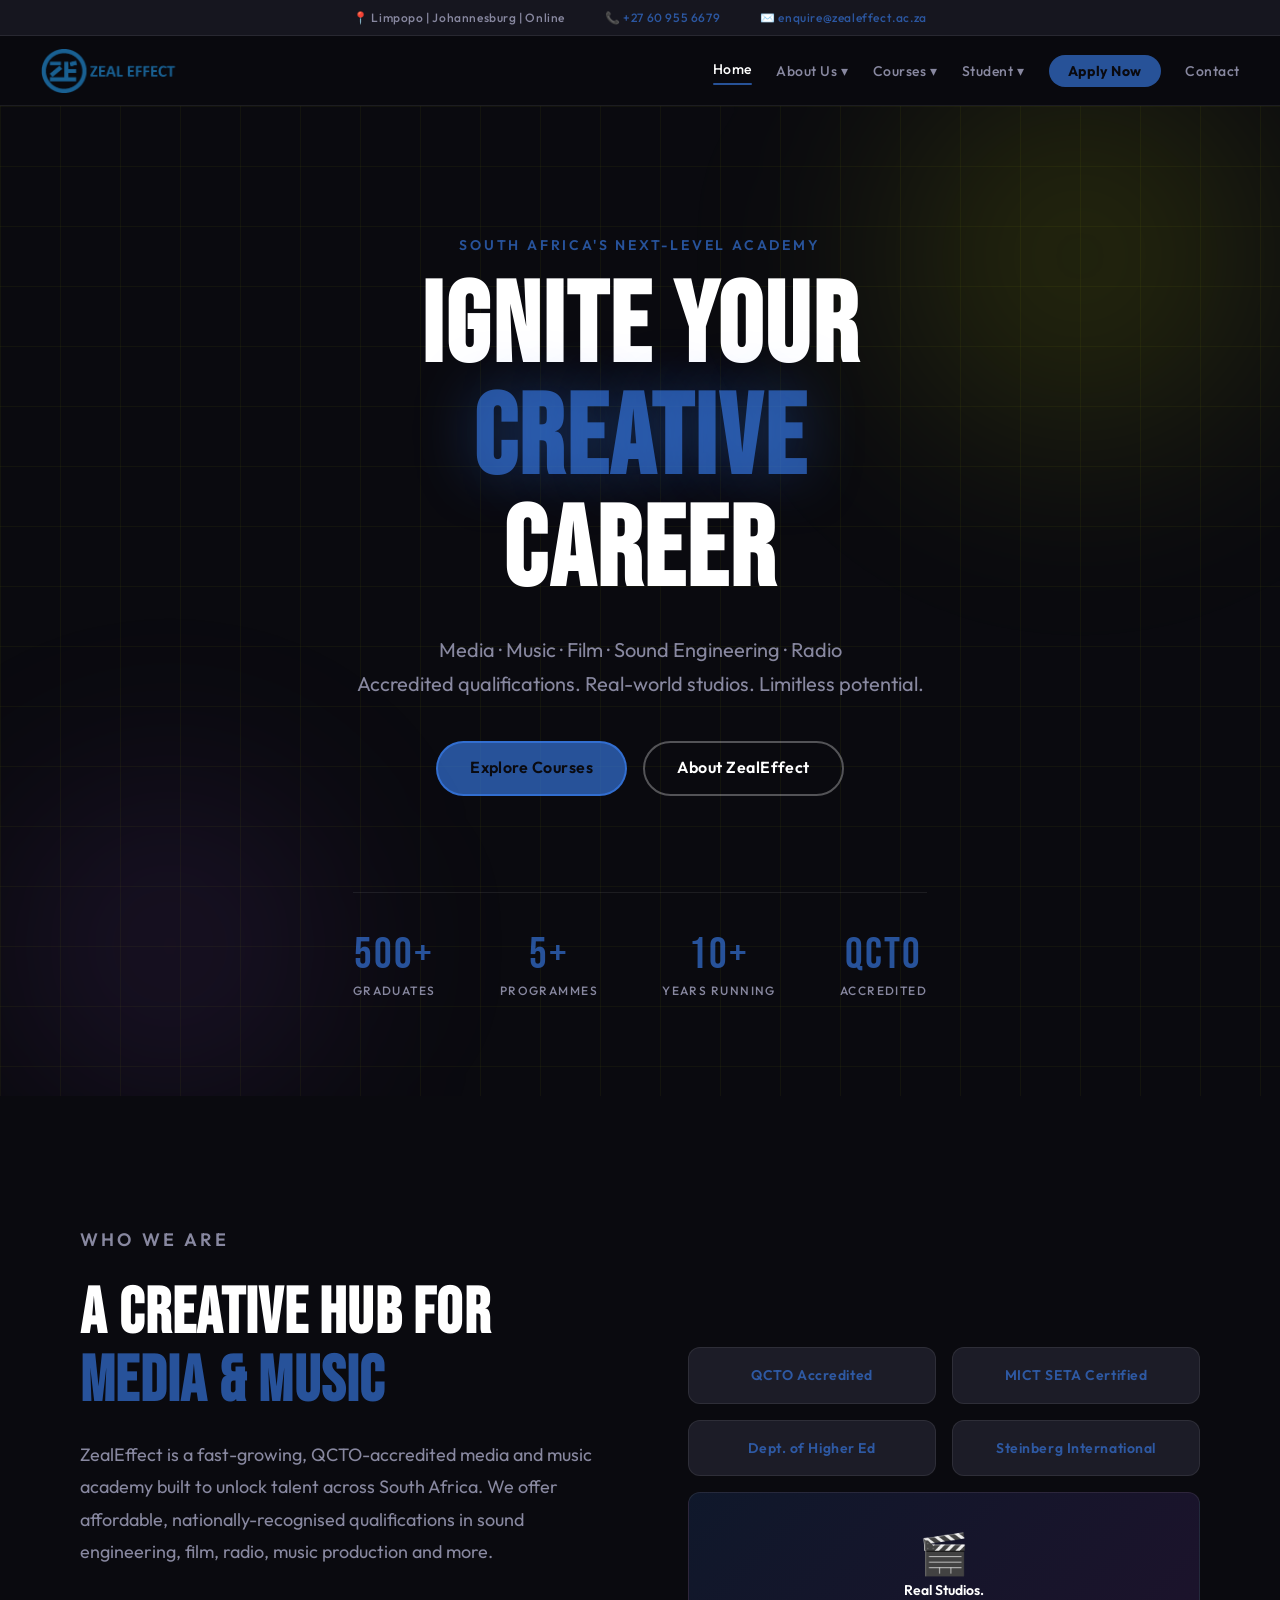
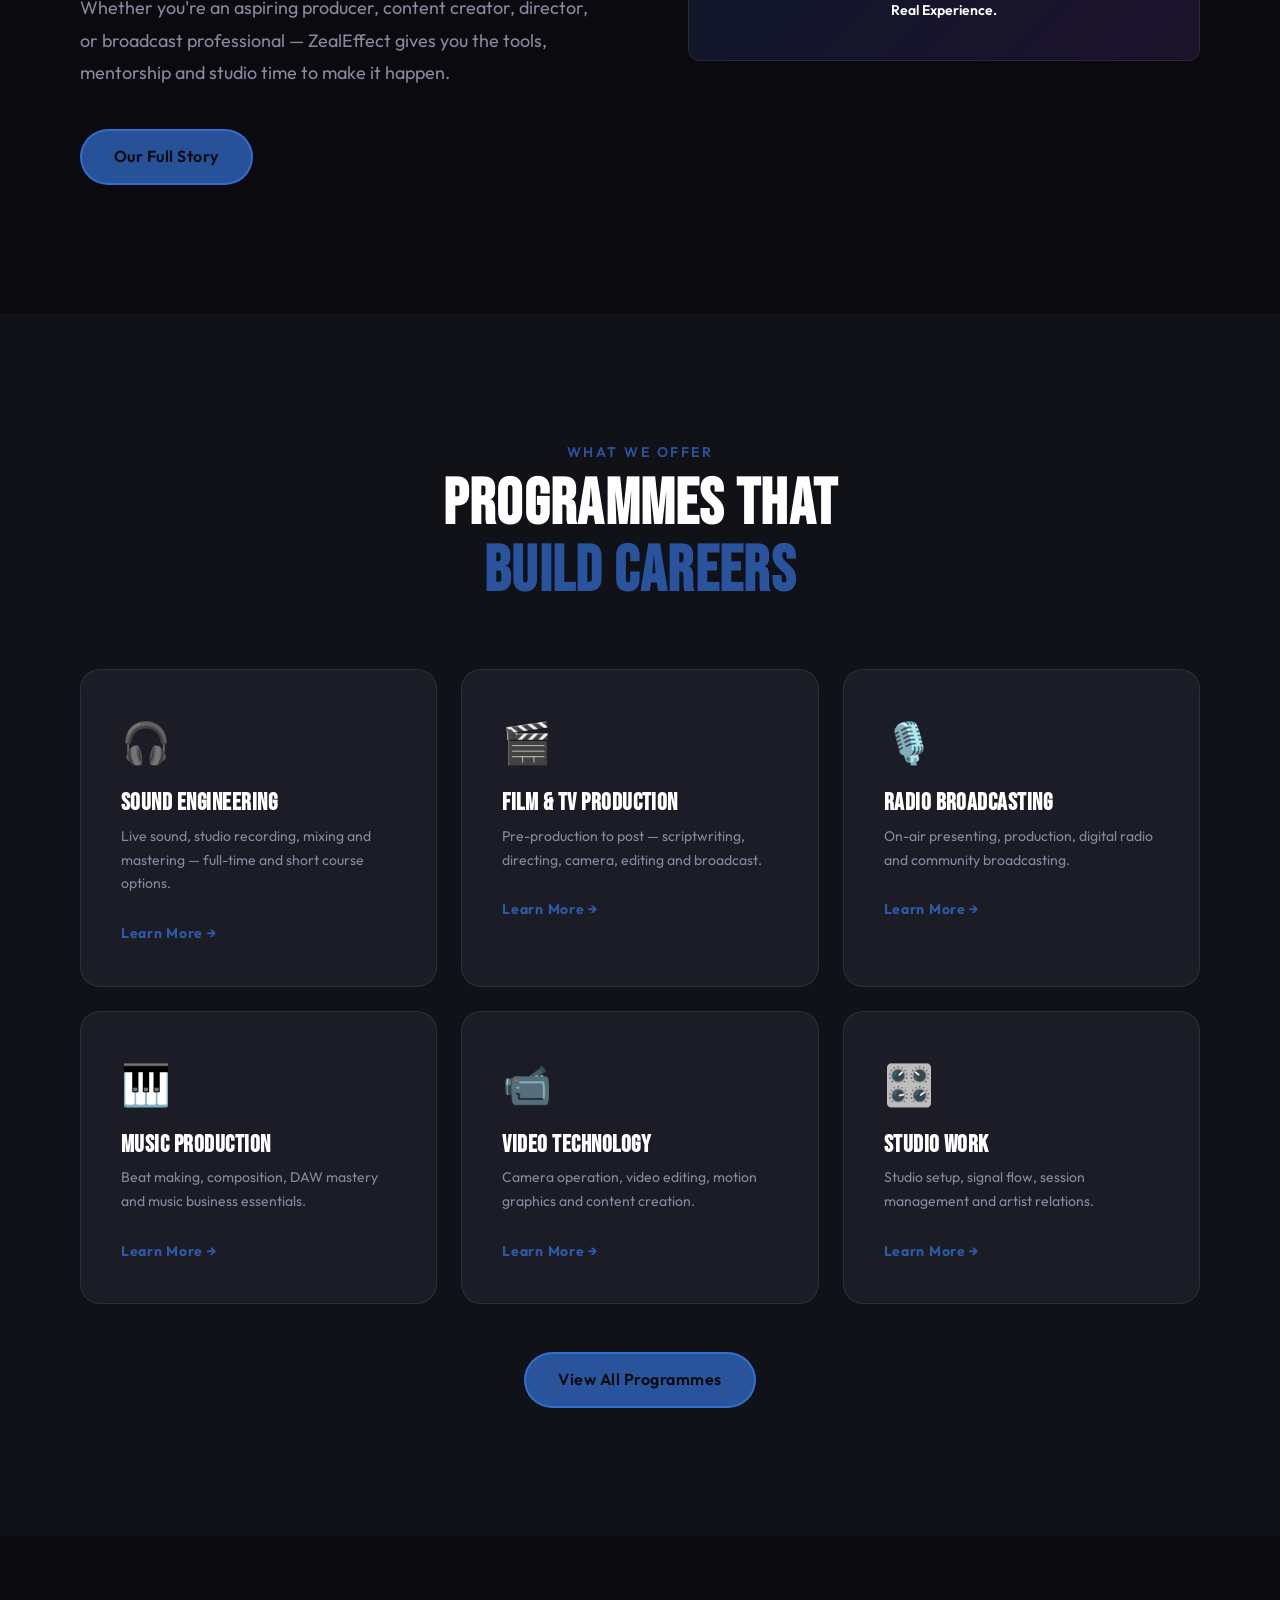
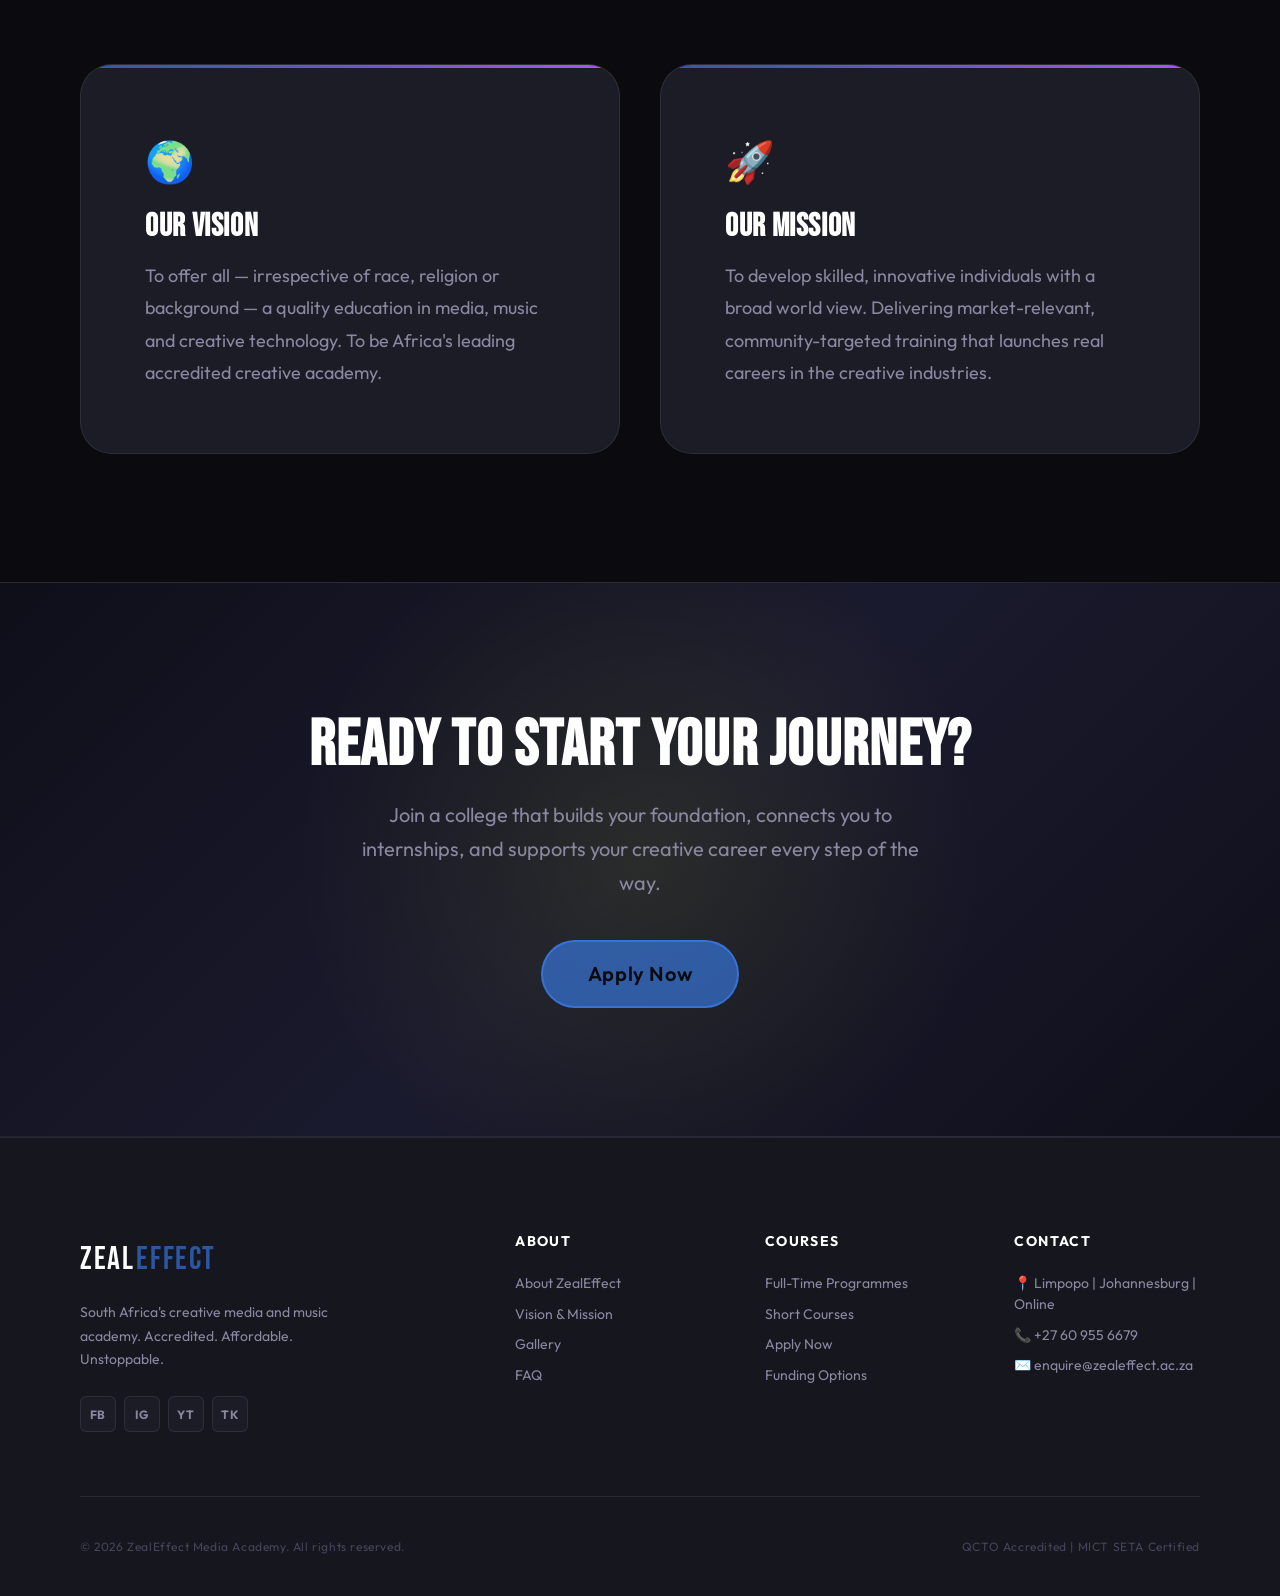
==== commit 05f8b5ff: "buttons" ====
--- a/index.html
+++ b/index.html
@@ -54,6 +54,13 @@
           <li><a href="courses.html#parttime">Short Courses</a></li>
         </ul>
       </li>
+      <li class="dropdown">
+        <a href="#">Student ▾</a>
+        <ul class="dropdown-menu">
+          <li><a href="#student-login">Student Portal</a></li>
+          <li><a href="#elearning">Elearning login</a></li>
+        </ul>
+      </li>
       <li><a href="contact.html#apply" class="nav-cta">Apply Now</a></li>
       <li><a href="contact.html">Contact</a></li>
     </ul>
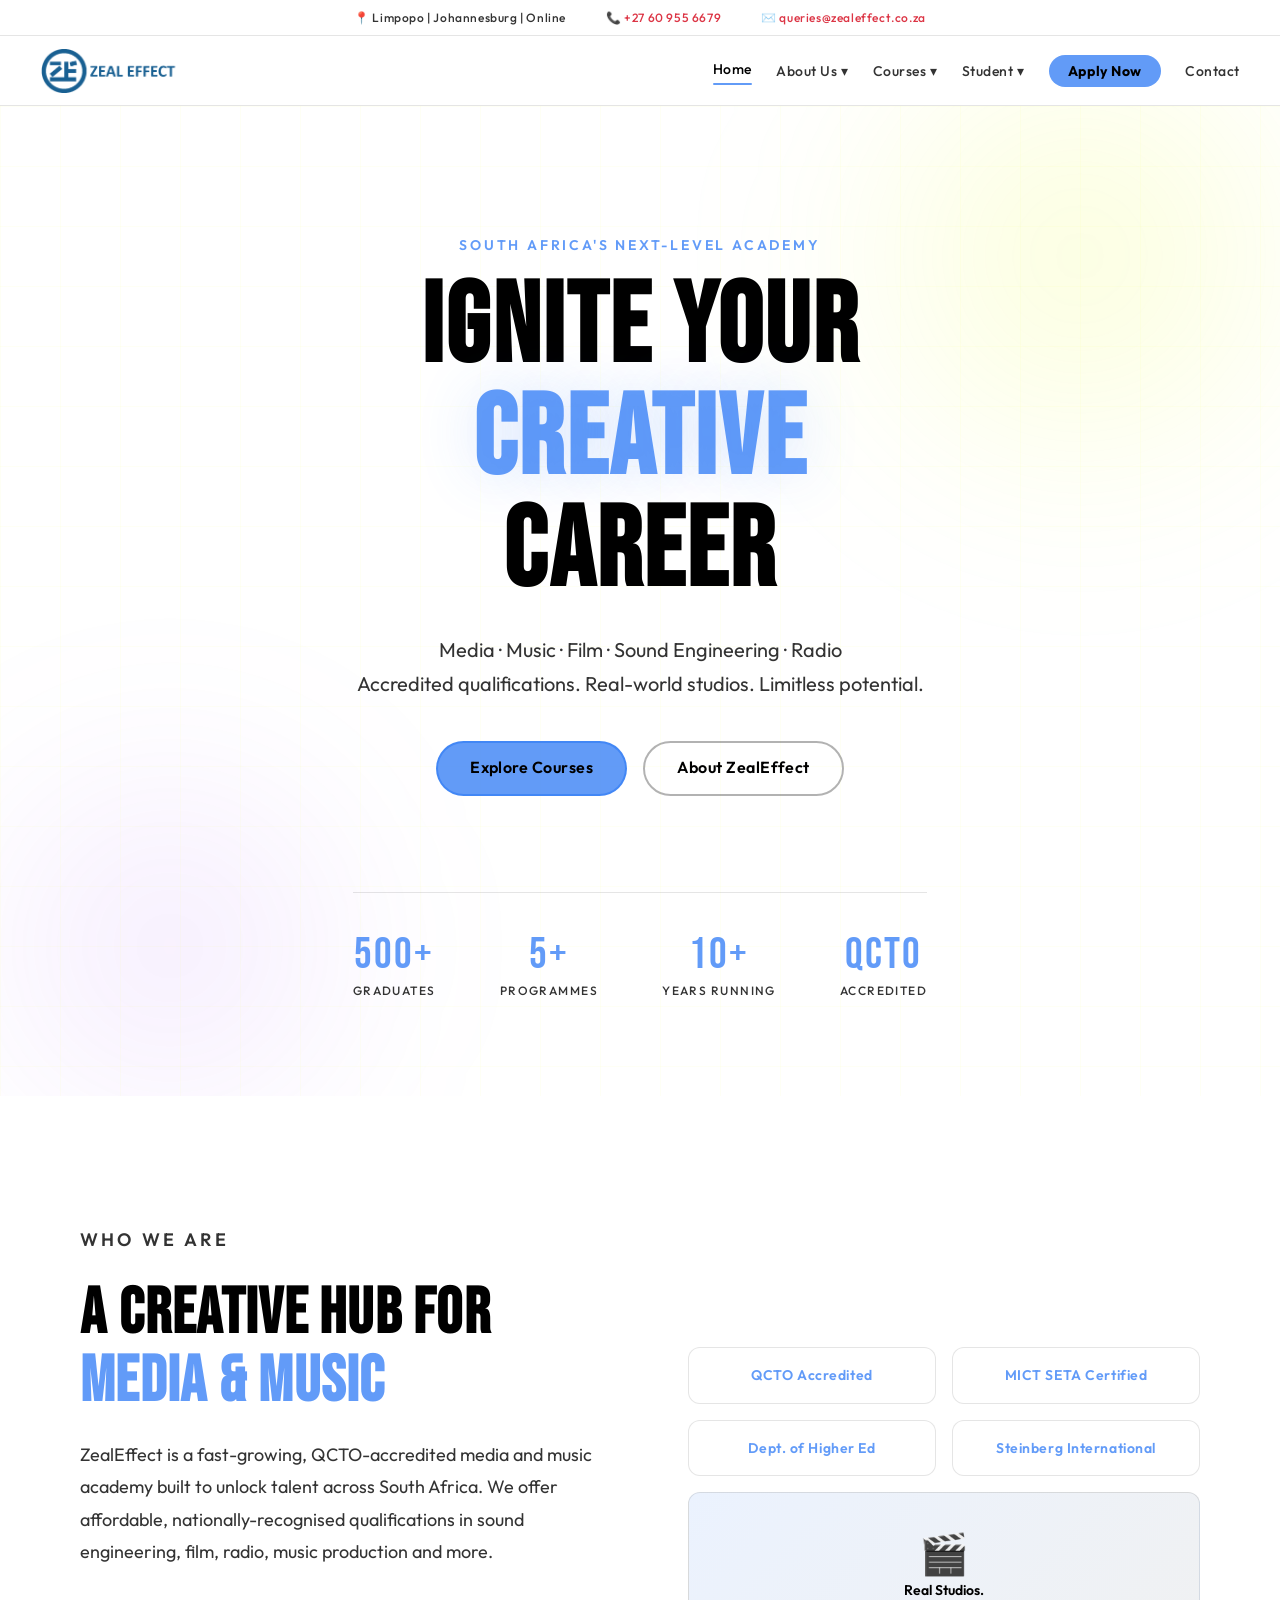
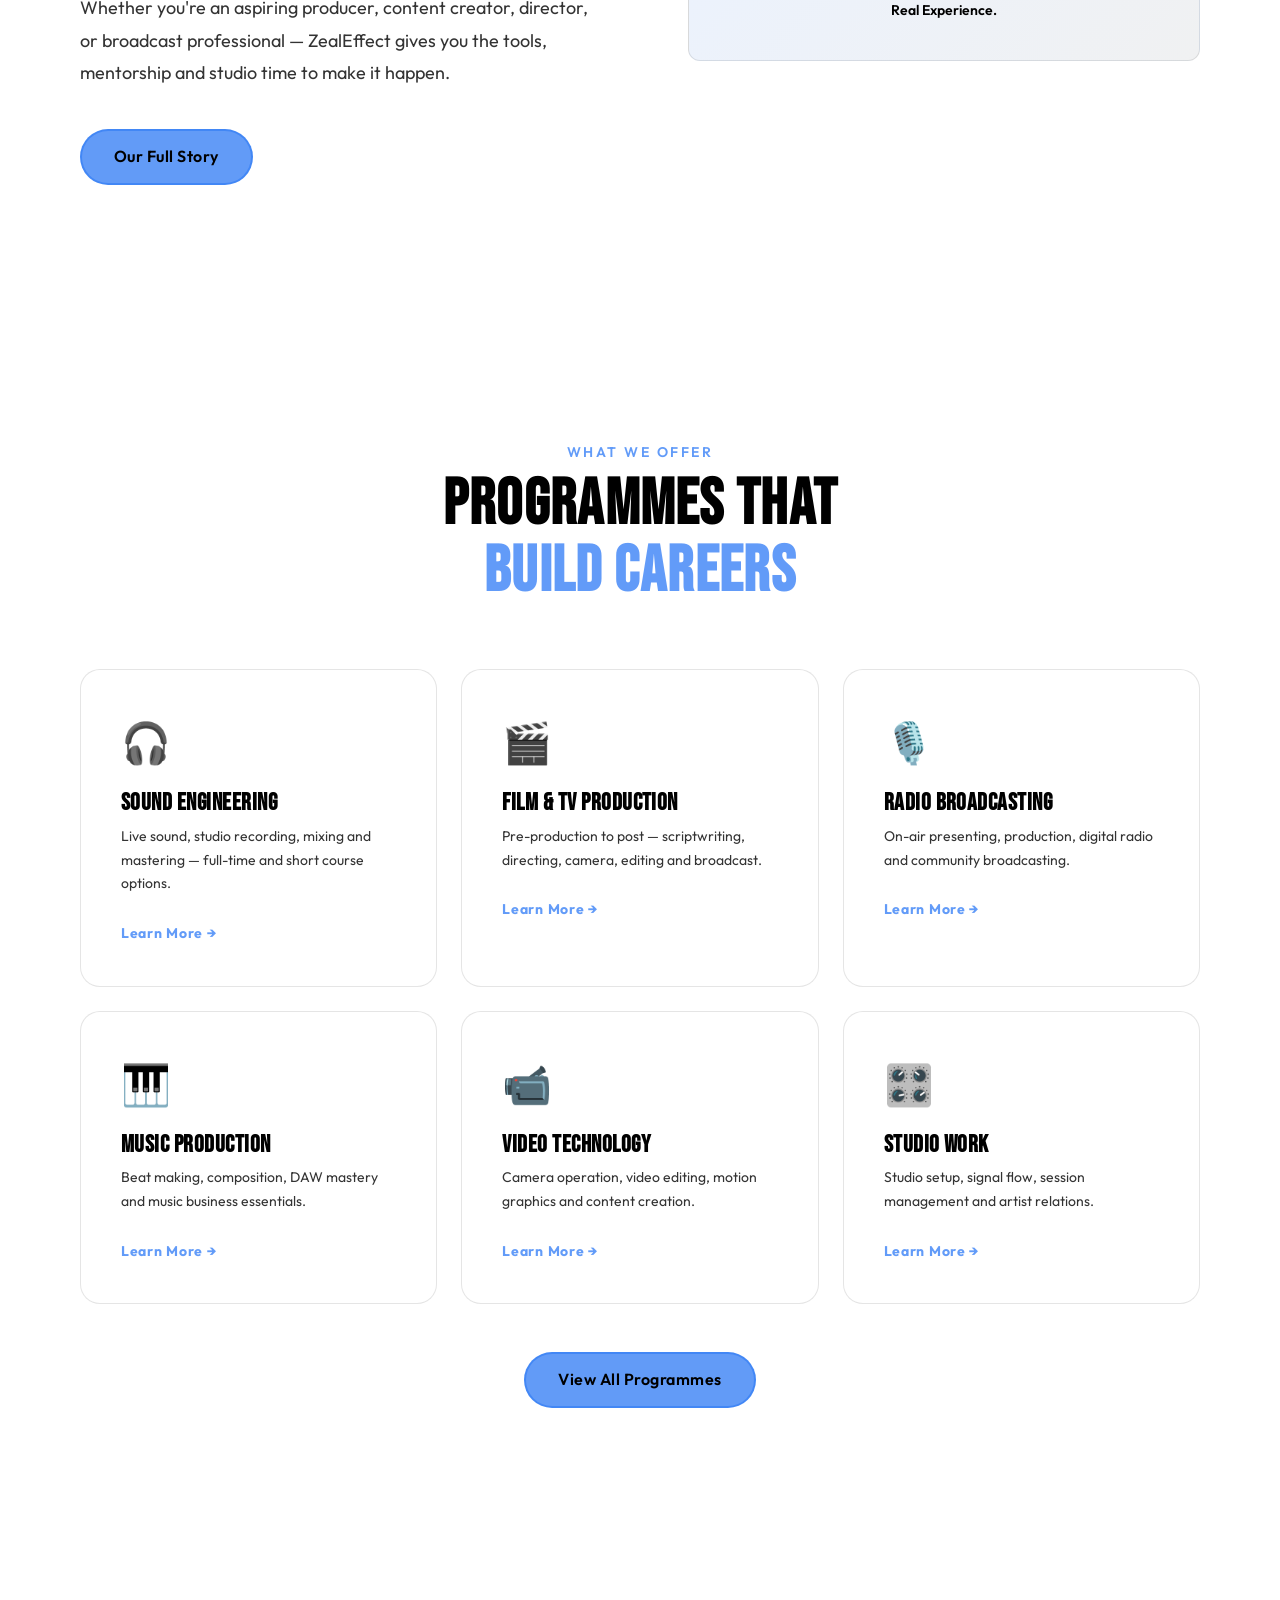
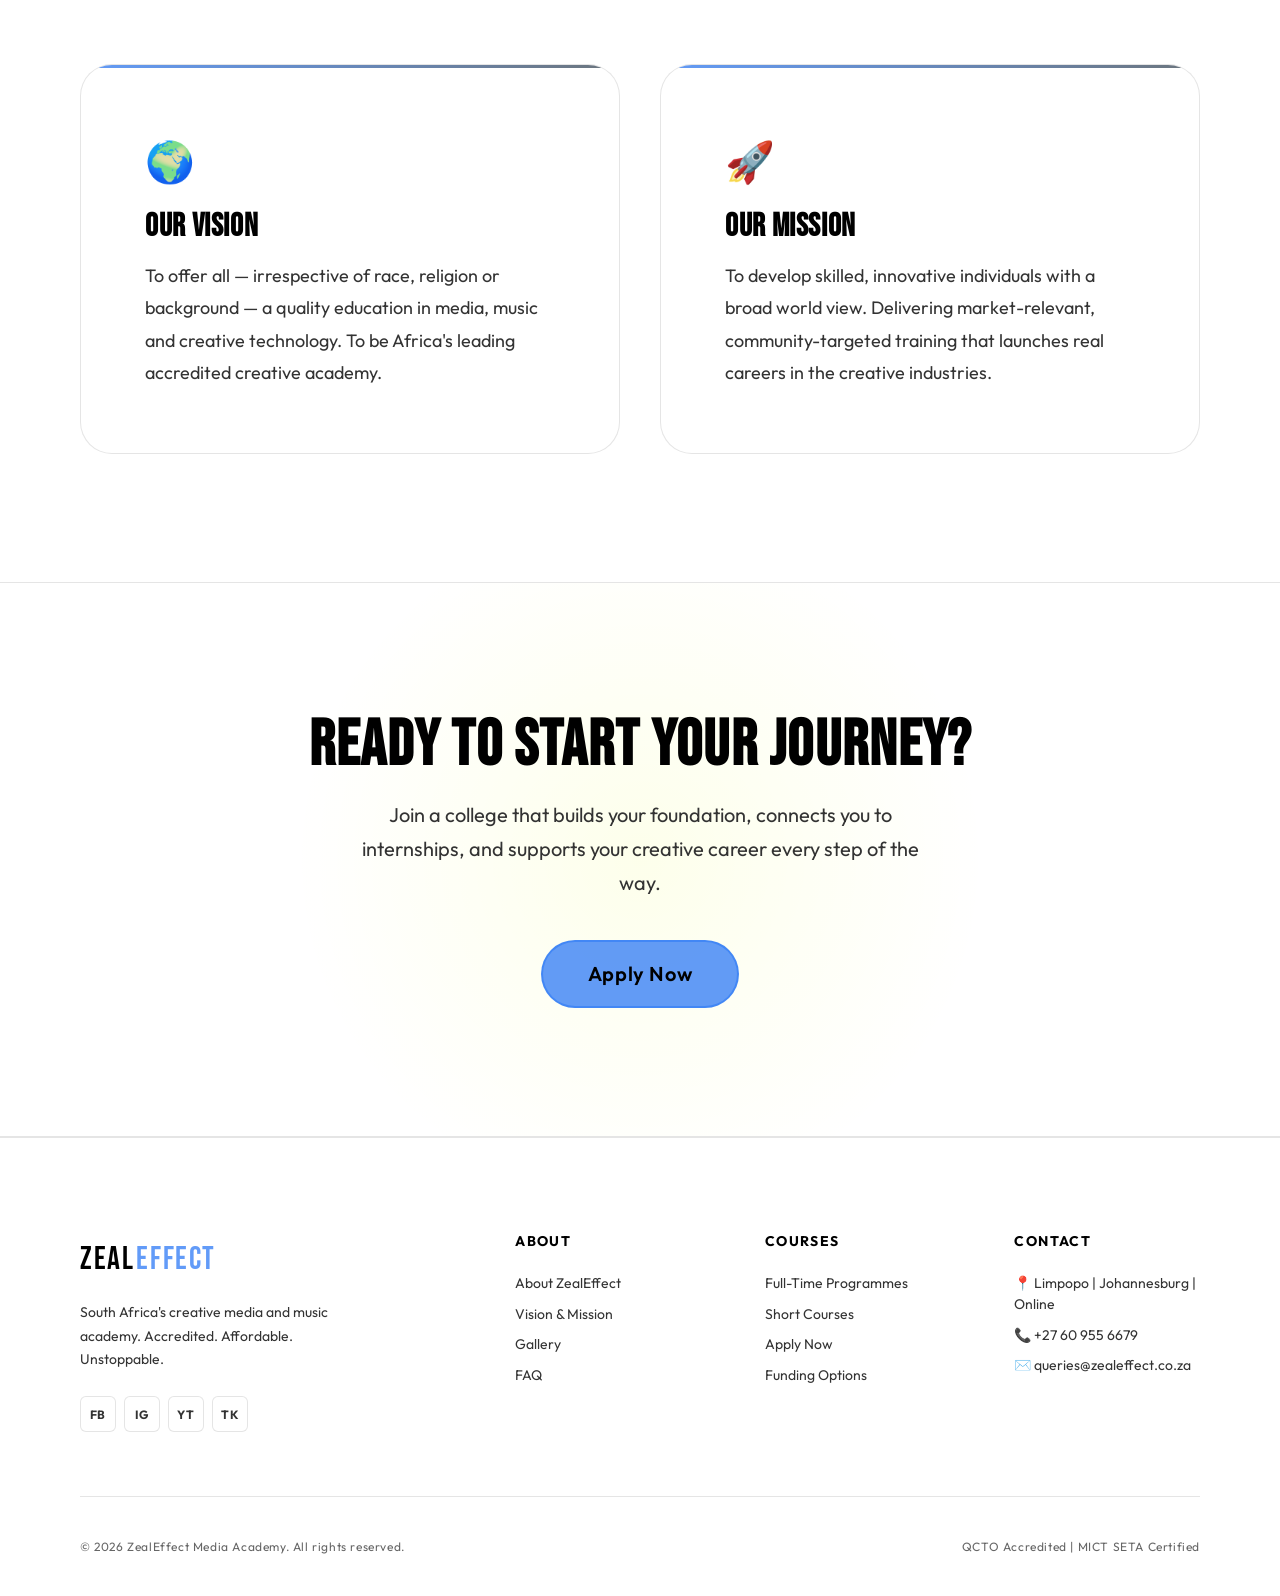
==== commit 3f80f589: "final" ====
--- a/index.html
+++ b/index.html
@@ -23,7 +23,7 @@
   <div class="topbar">
     <span>📍 Limpopo | Johannesburg | Online</span>
     <span>📞 <a href="tel:+27609556679">+27 60 955 6679</a></span>
-    <span>✉️ <a href="mailto:enquire@zealeffect.ac.za">enquire@zealeffect.ac.za</a></span>
+    <span>✉️ <a href="mailto:queries@zealeffect.co.za">queries@zealeffect.co.za</a></span>
   </div>
 
   <!-- ===== NAVBAR ===== -->
@@ -238,7 +238,7 @@
           <ul>
             <li>📍 Limpopo | Johannesburg | Online</li>
             <li>📞 <a href="tel:+27609556679">+27 60 955 6679</a></li>
-            <li>✉️ <a href="mailto:enquire@zealeffect.ac.za">enquire@zealeffect.ac.za</a></li>
+            <li>✉️ <a href="mailto:queries@zealeffect.co.za">queries@zealeffect.co.za</a></li>
           </ul>
         </div>
 
--- a/css/variables.css
+++ b/css/variables.css
@@ -5,25 +5,27 @@
 :root {
 
   /* ---- COLORS ---- */
-  --color-bg:           #0a0a0f;
-  --color-bg-2:         #111118;
-  --color-bg-3:         #16161f;
-  --color-surface:      #1c1c27;
-  --color-border:       rgba(255, 255, 255, 0.08);
+  --color-bg:           #ffffff;
+  --color-bg-2:         #ffffff;
+  --color-bg-3:         #ffffff;
+  --color-surface:      #ffffff;
+  --color-border:       rgba(0, 0, 0, 0.1);
 
-  --color-accent:       rgba(59, 130, 246, 0.6);      /* bright blue — the ZealEffect spark */
-  --color-accent-dim:   rgba(59, 130, 246, 0.12);
-  --color-accent-glow:  rgba(59, 130, 246, 0.35);
+  --color-accent:       rgba(59, 130, 246, 0.8);      /* bright blue — the ZealEffect spark */
+  --color-accent-dim:   rgba(59, 130, 246, 0.1);
+  --color-accent-glow:  rgba(59, 130, 246, 0.2);
 
-  --color-secondary:    #a855f7;      /* violet for depth */
-  --color-secondary-dim: rgba(168, 85, 247, 0.12);
+  --color-secondary:    #6c757d;      /* grey for depth */
+  --color-secondary-dim: rgba(108, 117, 125, 0.1);
 
-  --color-text:         #e8e8f0;
-  --color-text-muted:   #8888a0;
-  --color-text-faint:   #44445a;
+  --color-offshore:     #dc3545;      /* red for offshore */
+
+  --color-text:         #000000;
+  --color-text-muted:   #333333;
+  --color-text-faint:   #666666;
 
   --color-white:        #ffffff;
-  --color-dark:         #0a0a0f;
+  --color-dark:         #000000;
 
   /* ---- TYPOGRAPHY ---- */
   --font-display:       'Bebas Neue', 'Impact', sans-serif;
--- a/css/layout.css
+++ b/css/layout.css
@@ -35,7 +35,7 @@
 
 .section-title {
   font-size: clamp(var(--fs-3xl), 5vw, var(--fs-5xl));
-  color: var(--color-white);
+  color: var(--color-text);
   margin-bottom: var(--space-md);
   line-height: 1.05;
 }
@@ -73,8 +73,8 @@
 
 .btn-outline {
   background: transparent;
-  color: var(--color-white);
-  border-color: rgba(255,255,255,0.3);
+  color: var(--color-text);
+  border-color: rgba(0,0,0,0.3);
 }
 
 .btn-outline:hover {
--- a/css/navbar.css
+++ b/css/navbar.css
@@ -17,7 +17,7 @@
 }
 
 .topbar a {
-  color: var(--color-accent);
+  color: var(--color-offshore);
   transition: opacity var(--transition-fast);
 }
 
@@ -31,9 +31,7 @@
   top: 0;
   z-index: 1000;
   height: var(--navbar-height);
-  background: rgba(10, 10, 15, 0.92);
-  backdrop-filter: blur(14px);
-  -webkit-backdrop-filter: blur(14px);
+  background: #ffffff;
   border-bottom: 1px solid var(--color-border);
   display: flex;
   align-items: center;
@@ -63,7 +61,7 @@
   border-radius: 8px;
 }
 
-.logo-zeal  { color: var(--color-white); }
+.logo-zeal  { color: var(--color-text); }
 .logo-effect { color: var(--color-accent); }
 
 .footer-logo {
@@ -97,7 +95,7 @@
 
 .nav-links a:hover,
 .nav-links a.active {
-  color: var(--color-white);
+  color: var(--color-text);
 }
 
 .nav-links a.active::after {
--- a/css/hero.css
+++ b/css/hero.css
@@ -72,7 +72,7 @@
 
 .hero-title {
   font-size: clamp(4rem, 10vw, var(--fs-6xl));
-  color: var(--color-white);
+  color: var(--color-text);
   display: flex;
   flex-direction: column;
   line-height: 1;
--- a/css/sections.css
+++ b/css/sections.css
@@ -75,7 +75,7 @@
   font-size: var(--fs-sm);
   font-weight: 600;
   text-align: center;
-  color: var(--color-white);
+  color: var(--color-text);
   margin: 0;
   line-height: 1.4;
 }
@@ -118,7 +118,7 @@
 
 .vm-card h3 {
   font-size: var(--fs-2xl);
-  color: var(--color-white);
+  color: var(--color-text);
   margin-bottom: var(--space-sm);
 }
 
@@ -132,7 +132,7 @@
 /* ---- CTA Banner ---- */
 .cta-banner {
   position: relative;
-  background: linear-gradient(135deg, #0f0f1a 0%, #1a1a2e 50%, #0f0f1a 100%);
+  background: #ffffff;
   padding: var(--space-3xl) 0;
   overflow: hidden;
   border-top: 1px solid var(--color-border);
@@ -158,7 +158,7 @@
 
 .cta-inner h2 {
   font-size: clamp(var(--fs-3xl), 5vw, var(--fs-5xl));
-  color: var(--color-white);
+  color: var(--color-text);
   margin-bottom: var(--space-sm);
 }
 
--- a/css/cards.css
+++ b/css/cards.css
@@ -51,7 +51,7 @@
 
 .course-card h3 {
   font-size: var(--fs-xl);
-  color: var(--color-white);
+  color: var(--color-text);
   margin-bottom: var(--space-xs);
   position: relative;
   z-index: 1;
--- a/css/footer.css
+++ b/css/footer.css
@@ -61,7 +61,7 @@
   font-weight: 700;
   letter-spacing: 0.1em;
   text-transform: uppercase;
-  color: var(--color-white);
+  color: var(--color-text);
   margin-bottom: var(--space-md);
 }
 
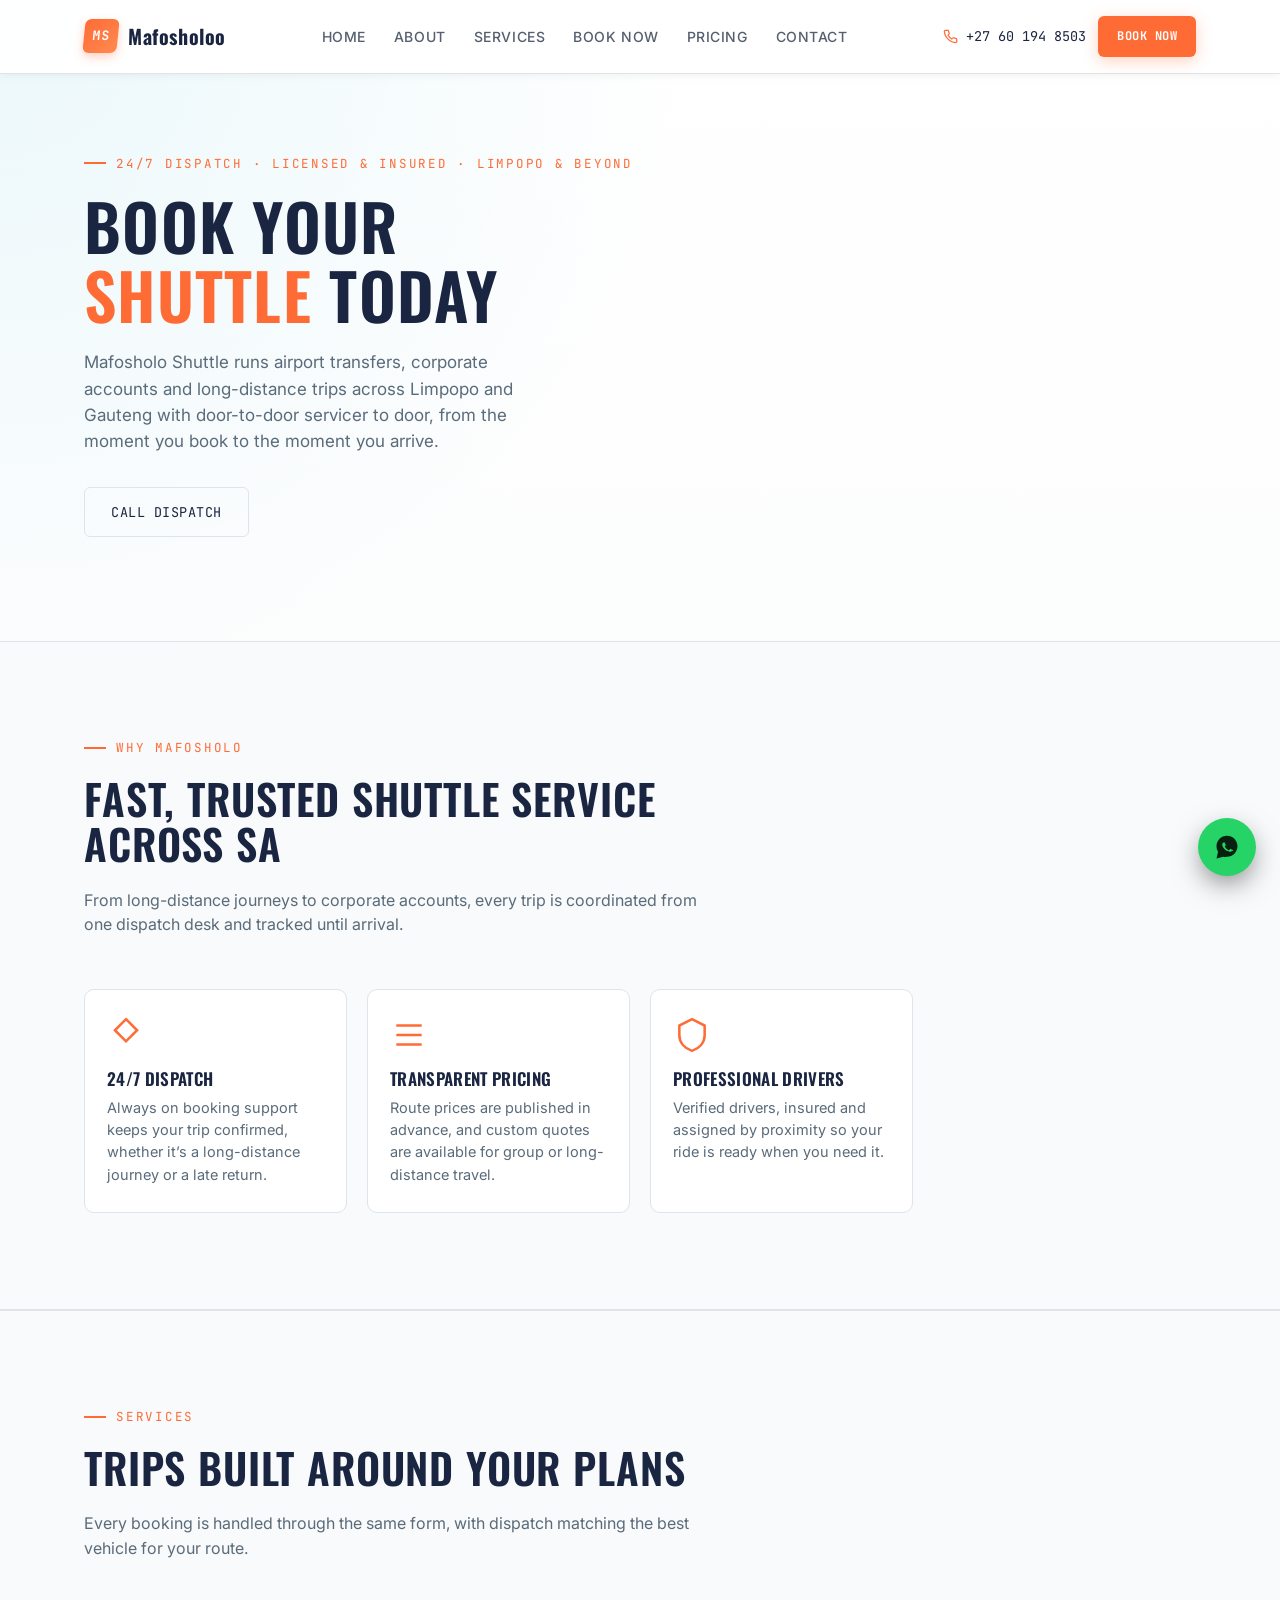
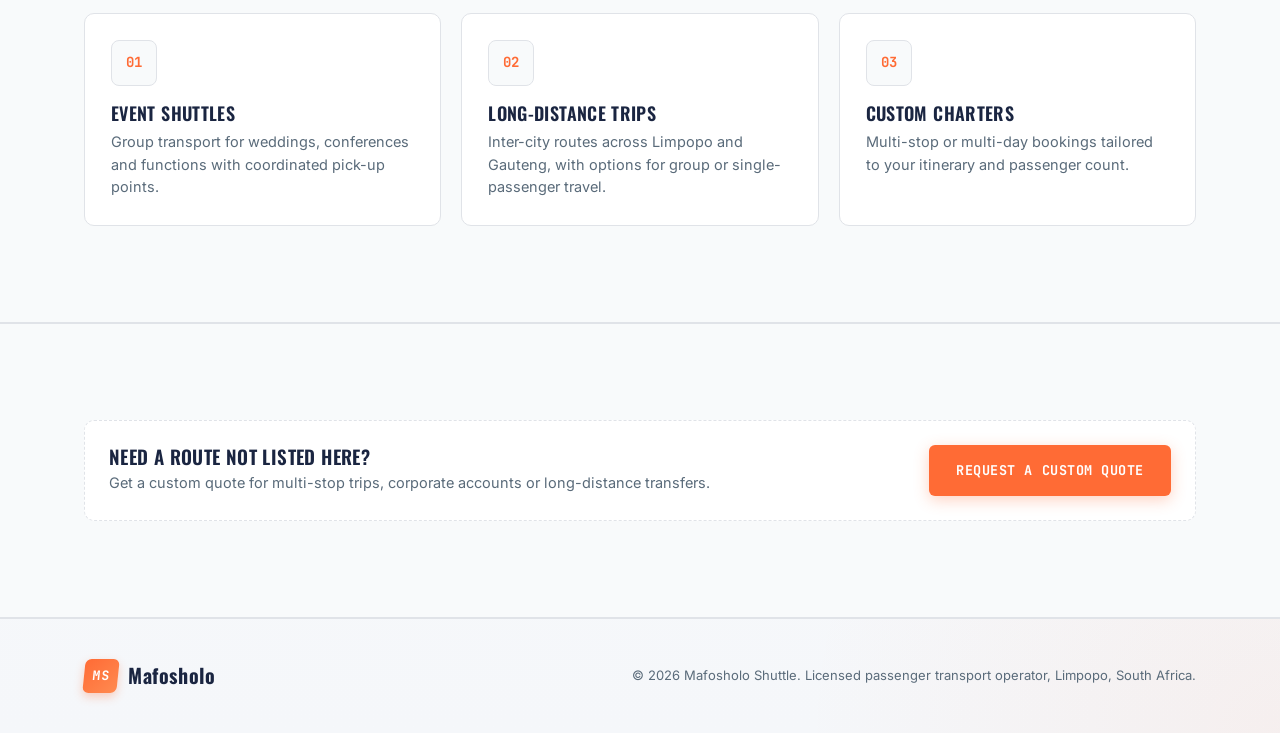
==== commit 5690bc39: "fish" ====
--- a/index.html
+++ b/index.html
@@ -1,256 +1,135 @@
 <!DOCTYPE html>
 <html lang="en">
 <head>
-  <meta charset="UTF-8" />
-  <meta name="viewport" content="width=device-width, initial-scale=1.0" />
-  <title>ZealEffect | Media & Music Academy</title>
-  <link rel="stylesheet" href="css/reset.css" />
-  <link rel="stylesheet" href="css/variables.css" />
-  <link rel="stylesheet" href="css/layout.css" />
-  <link rel="stylesheet" href="css/navbar.css" />
-  <link rel="stylesheet" href="css/hero.css" />
-  <link rel="stylesheet" href="css/sections.css" />
-  <link rel="stylesheet" href="css/cards.css" />
-  <link rel="stylesheet" href="css/footer.css" />
-  <link rel="stylesheet" href="css/animations.css" />
-  <link rel="preconnect" href="https://fonts.googleapis.com" />
-  <link rel="preconnect" href="https://fonts.gstatic.com" crossorigin />
-  <link href="https://fonts.googleapis.com/css2?family=Bebas+Neue&family=Outfit:wght@300;400;500;600;700&display=swap" rel="stylesheet" />
+<meta charset="UTF-8">
+<meta name="viewport" content="width=device-width, initial-scale=1.0">
+<title>Mafoshololo Shuttle — Book Your Shuttle Today</title>
+<link rel="preconnect" href="https://fonts.googleapis.com">
+<link rel="preconnect" href="https://fonts.gstatic.com" crossorigin>
+<link href="https://fonts.googleapis.com/css2?family=Oswald:wght@400;500;600;700&family=Inter:wght@400;500;600;700&family=JetBrains+Mono:wght@400;500;700&display=swap" rel="stylesheet">
+<link rel="stylesheet" href="style.css">
 </head>
 <body>
 
-  <!-- ===== TOP BAR ===== -->
-  <div class="topbar">
-    <span>📍 Limpopo | Johannesburg | Online</span>
-    <span>📞 <a href="tel:+27609556679">+27 60 955 6679</a></span>
-    <span>✉️ <a href="mailto:queries@zealeffect.co.za">queries@zealeffect.co.za</a></span>
-  </div>
-
-  <!-- ===== NAVBAR ===== -->
-  <nav class="navbar" id="navbar">
-    <a href="index.html" class="logo">
-      <img src="LOGO.png" alt="ZealEffect logo" class="logo-img" />
-    </a>
-
-    <button class="hamburger" id="hamburger" aria-label="Toggle menu">
-      <span></span><span></span><span></span>
-    </button>
-
-    <ul class="nav-links" id="navLinks">
-      <li><a href="index.html" class="active">Home</a></li>
-      <li class="dropdown">
-        <a href="about.html">About Us ▾</a>
-        <ul class="dropdown-menu">
-          <li><a href="about.html#vision">Our Vision</a></li>
-          <li><a href="about.html#mission">Our Mission</a></li>
-          <li><a href="gallery.html">Gallery</a></li>
-          <li><a href="about.html#faq">FAQ</a></li>
-        </ul>
-      </li>
-      <li class="dropdown">
-        <a href="courses.html">Courses ▾</a>
-        <ul class="dropdown-menu">
-          <li><a href="courses.html#fulltime">Full-Time Programmes</a></li>
-          <li><a href="courses.html#parttime">Short Courses</a></li>
-        </ul>
-      </li>
-      <li class="dropdown">
-        <a href="#">Student ▾</a>
-        <ul class="dropdown-menu">
-          <li><a href="#student-login">Student Portal</a></li>
-          <li><a href="#elearning">Elearning login</a></li>
-        </ul>
-      </li>
-      <li><a href="contact.html#apply" class="nav-cta">Apply Now</a></li>
+<header>
+  <div class="nav">
+    <a href="#home" class="logo"><span class="badge">MS</span> Mafosholoo</a>
+    <ul class="navlinks">
+      <li><a href="#home">Home</a></li>
+      <li><a href="about.html">About</a></li>
+      <li><a href="services.html">Services</a></li>
+      <li><a href="book.html">Book Now</a></li>
+      <li><a href="pricing.html">Pricing</a></li>
       <li><a href="contact.html">Contact</a></li>
     </ul>
-  </nav>
+    <div class="nav-actions">
+      <a class="nav-phone" href="tel:++27 60 194 8503">
+        <svg viewBox="0 0 24 24" fill="none" stroke-width="2"><path d="M22 16.92v3a2 2 0 0 1-2.18 2 19.79 19.79 0 0 1-8.63-3.07 19.5 19.5 0 0 1-6-6 19.79 19.79 0 0 1-3.07-8.67A2 2 0 0 1 4.11 2h3a2 2 0 0 1 2 1.72c.127.96.361 1.903.7 2.81a2 2 0 0 1-.45 2.11L8.09 9.91a16 16 0 0 0 6 6l1.27-1.27a2 2 0 0 1 2.11-.45c.907.339 1.85.573 2.81.7A2 2 0 0 1 22 16.92z"/></svg>
+        +27 60 194 8503
+      </a>
+      <a href="book.html" class="btn btn-amber btn-sm">Book Now</a>
+      <button class="navtoggle" id="navToggle" aria-label="Menu">☰</button>
+    </div>
+  </div>
+</header>
 
-  <!-- ===== HERO ===== -->
-  <section class="hero">
-    <div class="hero-bg-grid"></div>
-    <div class="hero-orb hero-orb-1"></div>
-    <div class="hero-orb hero-orb-2"></div>
-    <div class="hero-content reveal">
-      <p class="hero-eyebrow">South Africa's Next-Level Academy</p>
-      <h1 class="hero-title">
-        <span class="line">Ignite Your</span>
-        <span class="line accent">Creative</span>
-        <span class="line">Career</span>
-      </h1>
-      <p class="hero-sub">
-        Media · Music · Film · Sound Engineering · Radio<br/>
-        Accredited qualifications. Real-world studios. Limitless potential.
-      </p>
-      <div class="hero-actions">
-        <a href="courses.html" class="btn btn-primary">Explore Courses</a>
-        <a href="about.html" class="btn btn-outline">About ZealEffect</a>
+<!-- HOME / HERO -->
+<section class="hero" id="home">
+  <div class="wrap">
+    <div class="hero-grid">
+      <div>
+        <div class="eyebrow">24/7 Dispatch · Licensed &amp; Insured · Limpopo &amp; Beyond</div>
+        <h1>Book Your <span>Shuttle</span> Today</h1>
+        <p class="lead">Mafosholo Shuttle runs airport transfers, corporate accounts and long-distance trips across Limpopo and Gauteng with door-to-door servicer to door, from the moment you book to the moment you arrive.</p>
+        <div class="hero-ctas">
+          <a href="tel:+27601948503" class="btn btn-outline">Call dispatch</a>
+        </div>
+      </div>
+
+    </div>
+  </div>
+</section>
+
+<section class="why" id="why">
+  <div class="wrap">
+    <div class="section-head">
+      <div class="eyebrow">Why Mafosholo</div>
+      <h2>Fast, trusted shuttle service across SA</h2>
+      <p>From long-distance journeys to corporate accounts, every trip is coordinated from one dispatch desk and tracked until arrival.</p>
+    </div>
+    <div class="why-grid">
+      <div class="why-card">
+        <svg class="icon" viewBox="0 0 24 24"><path d="M12 2l7 7-7 7-7-7 7-7z"/></svg>
+        <h3>24/7 dispatch</h3>
+        <p>Always on booking support keeps your trip confirmed, whether it’s a long-distance journey or a late return.</p>
+      </div>
+      <div class="why-card">
+        <svg class="icon" viewBox="0 0 24 24"><path d="M4 12h16M4 6h16M4 18h16"/></svg>
+        <h3>Transparent pricing</h3>
+        <p>Route prices are published in advance, and custom quotes are available for group or long-distance travel.</p>
+      </div>
+      <div class="why-card">
+        <svg class="icon" viewBox="0 0 24 24"><path d="M12 2l8 4v6c0 5-3.5 8.5-8 10-4.5-1.5-8-5-8-10V6l8-4z"/></svg>
+        <h3>Professional drivers</h3>
+        <p>Verified drivers, insured and assigned by proximity so your ride is ready when you need it.</p>
       </div>
     </div>
-    <div class="hero-stats reveal-delay">
-      <div class="stat"><span class="stat-num">500+</span><span class="stat-label">Graduates</span></div>
-      <div class="stat"><span class="stat-num">5+</span><span class="stat-label">Programmes</span></div>
-      <div class="stat"><span class="stat-num">10+</span><span class="stat-label">Years Running</span></div>
-      <div class="stat"><span class="stat-num">QCTO</span><span class="stat-label">Accredited</span></div>
+  </div>
+</section>
+
+<section class="services" id="services">
+  <div class="wrap">
+    <div class="section-head">
+      <div class="eyebrow">Services</div>
+      <h2>Trips built around your plans</h2>
+      <p>Every booking is handled through the same form, with dispatch matching the best vehicle for your route.</p>
     </div>
-  </section>
-
-  <!-- ===== ABOUT STRIP ===== -->
-  <section class="about-strip section-pad">
-    <div class="container">
-      <div class="about-grid">
-        <div class="about-text reveal">
-          <p class="section-eyebrow">Who We Are</p>
-          <h2 class="section-title">A Creative Hub for<br/><em>Media &amp; Music</em></h2>
-          <p>ZealEffect is a fast-growing, QCTO-accredited media and music academy built to unlock talent across South Africa. We offer affordable, nationally-recognised qualifications in sound engineering, film, radio, music production and more.</p>
-          <p>Whether you're an aspiring producer, content creator, director, or broadcast professional — ZealEffect gives you the tools, mentorship and studio time to make it happen.</p>
-          <a href="about.html" class="btn btn-primary">Our Full Story</a>
-        </div>
-        <div class="about-badges reveal-delay">
-          <div class="badge">QCTO Accredited</div>
-          <div class="badge">MICT SETA Certified</div>
-          <div class="badge">Dept. of Higher Ed</div>
-          <div class="badge">Steinberg International</div>
-          <div class="badge-image">
-            <div class="badge-icon">🎬</div>
-            <p>Real Studios.<br/>Real Experience.</p>
-          </div>
-        </div>
+    <div class="svc-grid">
+      
+      <div class="svc-card">
+        <div class="shield">01</div>
+        <h3>Event Shuttles</h3>
+        <p>Group transport for weddings, conferences and functions with coordinated pick-up points.</p>
+      </div>
+      <div class="svc-card">
+        <div class="shield">02</div>
+        <h3>Long-distance Trips</h3>
+        <p>Inter-city routes across Limpopo and Gauteng, with options for group or single-passenger travel.</p>
+      </div>
+     
+      <div class="svc-card">
+        <div class="shield">03</div>
+        <h3>Custom Charters</h3>
+        <p>Multi-stop or multi-day bookings tailored to your itinerary and passenger count.</p>
       </div>
     </div>
-  </section>
+  </div>
+</section>
 
-  <!-- ===== COURSES PREVIEW ===== -->
-  <section class="courses-preview section-pad dark-section">
-    <div class="container">
-      <p class="section-eyebrow center">What We Offer</p>
-      <h2 class="section-title center">Programmes That<br/><em>Build Careers</em></h2>
-      <div class="courses-grid">
-        <div class="course-card reveal">
-          <div class="course-icon">🎧</div>
-          <h3>Sound Engineering</h3>
-          <p>Live sound, studio recording, mixing and mastering — full-time and short course options.</p>
-          <a href="courses.html" class="card-link">Learn More →</a>
-        </div>
-        <div class="course-card reveal">
-          <div class="course-icon">🎬</div>
-          <h3>Film &amp; TV Production</h3>
-          <p>Pre-production to post — scriptwriting, directing, camera, editing and broadcast.</p>
-          <a href="courses.html" class="card-link">Learn More →</a>
-        </div>
-        <div class="course-card reveal">
-          <div class="course-icon">🎙️</div>
-          <h3>Radio Broadcasting</h3>
-          <p>On-air presenting, production, digital radio and community broadcasting.</p>
-          <a href="courses.html" class="card-link">Learn More →</a>
-        </div>
-        <div class="course-card reveal">
-          <div class="course-icon">🎹</div>
-          <h3>Music Production</h3>
-          <p>Beat making, composition, DAW mastery and music business essentials.</p>
-          <a href="courses.html" class="card-link">Learn More →</a>
-        </div>
-        <div class="course-card reveal">
-          <div class="course-icon">📹</div>
-          <h3>Video Technology</h3>
-          <p>Camera operation, video editing, motion graphics and content creation.</p>
-          <a href="courses.html" class="card-link">Learn More →</a>
-        </div>
-        <div class="course-card reveal">
-          <div class="course-icon">🎛️</div>
-          <h3>Studio Work</h3>
-          <p>Studio setup, signal flow, session management and artist relations.</p>
-          <a href="courses.html" class="card-link">Learn More →</a>
-        </div>
+<section class="services" id="quote">
+  <div class="wrap">
+    <div class="quote-cta">
+      <div>
+        <h3>Need a route not listed here?</h3>
+        <p>Get a custom quote for multi-stop trips, corporate accounts or long-distance transfers.</p>
       </div>
-      <div class="center" style="margin-top:3rem">
-        <a href="courses.html" class="btn btn-primary">View All Programmes</a>
-      </div>
+      <a href="contact.html" class="btn btn-amber">Request a custom quote</a>
     </div>
-  </section>
+  </div>
+</section>
 
-  <!-- ===== VISION & MISSION ===== -->
-  <section class="vm-section section-pad">
-    <div class="container">
-      <div class="vm-grid">
-        <div class="vm-card reveal">
-          <div class="vm-icon">🌍</div>
-          <h3>Our Vision</h3>
-          <p>To offer all — irrespective of race, religion or background — a quality education in media, music and creative technology. To be Africa's leading accredited creative academy.</p>
-        </div>
-        <div class="vm-card reveal">
-          <div class="vm-icon">🚀</div>
-          <h3>Our Mission</h3>
-          <p>To develop skilled, innovative individuals with a broad world view. Delivering market-relevant, community-targeted training that launches real careers in the creative industries.</p>
-        </div>
-      </div>
-    </div>
-  </section>
+<footer>
+  <div class="wrap foot-row">
+    <a href="index.html" class="logo"><span class="badge">MS</span> Mafosholo</a>
+    <p>© 2026 Mafosholo Shuttle. Licensed passenger transport operator, Limpopo, South Africa.</p>
+  </div>
+</footer>
 
-  <!-- ===== CTA BANNER ===== -->
-  <section class="cta-banner">
-    <div class="cta-orb"></div>
-    <div class="container cta-inner reveal">
-      <h2>Ready to Start Your Journey?</h2>
-      <p>Join a college that builds your foundation, connects you to internships, and supports your creative career every step of the way.</p>
-      <a href="contact.html#apply" class="btn btn-primary btn-lg">Apply Now</a>
-    </div>
-  </section>
+<a href="https://wa.me/+27 60 194 8503" target="_blank" class="wa-float" aria-label="Chat on WhatsApp">
+  <svg viewBox="0 0 32 32"><path d="M16.001 3C9.373 3 4 8.373 4 15c0 2.348.652 4.542 1.786 6.414L4 29l7.79-1.748A11.93 11.93 0 0 0 16.001 27C22.63 27 28 21.627 28 15S22.63 3 16.001 3zm6.14 16.94c-.264.744-1.517 1.42-2.09 1.487-.554.066-1.02.28-3.44-.72-2.918-1.207-4.775-4.05-4.918-4.24-.144-.19-1.175-1.562-1.175-2.98 0-1.418.744-2.114 1.008-2.403.264-.29.577-.362.77-.362.19 0 .385.002.552.01.177.008.415-.067.65.497.264.635.897 2.19.976 2.35.08.16.132.347.026.557-.106.21-.16.34-.317.523-.16.183-.334.408-.478.548-.16.157-.325.328-.14.643.185.316.822 1.36 1.766 2.203 1.213 1.083 2.236 1.42 2.552 1.58.316.157.502.132.687-.08.185-.21.79-.92.998-1.236.21-.316.42-.263.71-.157.29.105 1.84.868 2.156 1.025.316.158.527.237.605.37.08.132.08.762-.184 1.505z"/></svg>
+</a>
 
-  <!-- ===== FOOTER ===== -->
-  <footer class="footer">
-    <div class="container">
-      <div class="footer-grid">
+<script src="script.js"></script>
 
-        <div class="footer-brand">
-          <div class="footer-logo"><span class="logo-zeal">ZEAL</span><span class="logo-effect">EFFECT</span></div>
-          <p>South Africa's creative media and music academy. Accredited. Affordable. Unstoppable.</p>
-          <div class="social-links">
-            <a href="#" aria-label="Facebook">FB</a>
-            <a href="#" aria-label="Instagram">IG</a>
-            <a href="#" aria-label="YouTube">YT</a>
-            <a href="#" aria-label="TikTok">TK</a>
-          </div>
-        </div>
-
-        <div class="footer-col">
-          <h4>About</h4>
-          <ul>
-            <li><a href="about.html">About ZealEffect</a></li>
-            <li><a href="about.html#vision">Vision &amp; Mission</a></li>
-            <li><a href="gallery.html">Gallery</a></li>
-            <li><a href="about.html#faq">FAQ</a></li>
-          </ul>
-        </div>
-
-        <div class="footer-col">
-          <h4>Courses</h4>
-          <ul>
-            <li><a href="courses.html#fulltime">Full-Time Programmes</a></li>
-            <li><a href="courses.html#parttime">Short Courses</a></li>
-            <li><a href="contact.html#apply">Apply Now</a></li>
-            <li><a href="#">Funding Options</a></li>
-          </ul>
-        </div>
-
-        <div class="footer-col">
-          <h4>Contact</h4>
-          <ul>
-            <li>📍 Limpopo | Johannesburg | Online</li>
-            <li>📞 <a href="tel:+27609556679">+27 60 955 6679</a></li>
-            <li>✉️ <a href="mailto:queries@zealeffect.co.za">queries@zealeffect.co.za</a></li>
-          </ul>
-        </div>
-
-      </div>
-      <div class="footer-bottom">
-        <p>© 2026 ZealEffect Media Academy. All rights reserved.</p>
-        <p>QCTO Accredited | MICT SETA Certified</p>
-      </div>
-    </div>
-  </footer>
-
-  <script src="js/navbar.js"></script>
-  <script src="js/animations.js"></script>
 </body>
 </html>
--- a/style.css
+++ b/style.css
@@ -0,0 +1,460 @@
+:root{
+    --ink:#FFFFFF;
+    --ink-2:#F5F7FA;
+    --panel:#FFFFFF;
+    --panel-2:#F8FAFB;
+    --line:#E0E3E8;
+    --amber:#FF6B35;
+    --amber-2:#E85A2F;
+    --teal:#00A8CC;
+    --off:#1a2541;
+    --muted:#5A6B7A;
+    --red:#FF4757;
+    --green:#2ED573;
+    --radius:10px;
+    --wrap:1160px;
+    --shadow: 0 20px 50px -20px rgba(0,0,0,0.08);
+  }
+
+  *{box-sizing:border-box;}
+  html{scroll-behavior:smooth;}
+  body{
+    margin:0;
+    background:
+      radial-gradient(circle at top left, rgba(0,168,204,0.08), transparent 26%),
+      radial-gradient(circle at bottom right, rgba(255,107,53,0.06), transparent 18%),
+      linear-gradient(180deg, #FFFFFF, #F5F7FA);
+    color:var(--off);
+    font-family:'Inter',sans-serif;
+    line-height:1.55;
+    -webkit-font-smoothing:antialiased;
+  }
+  img,svg{display:block;max-width:100%;}
+  a{color:inherit;}
+  h1,h2,h3,h4{
+    font-family:'Oswald',sans-serif;
+    text-transform:uppercase;
+    letter-spacing:0.02em;
+    margin:0 0 0.5em;
+    font-weight:600;
+    line-height:1.08;
+  }
+  .mono{font-family:'JetBrains Mono',monospace;}
+  .wrap{max-width:var(--wrap);margin:0 auto;padding:0 24px;}
+  section{padding:96px 0;}
+  .eyebrow{
+    font-family:'JetBrains Mono',monospace;
+    color:var(--amber);
+    text-transform:uppercase;
+    letter-spacing:0.14em;
+    font-size:12.5px;
+    display:flex;
+    align-items:center;
+    gap:10px;
+    margin-bottom:18px;
+  }
+  .eyebrow::before{
+    content:"";
+    width:22px;height:2px;
+    background:var(--amber);
+    display:inline-block;
+  }
+  .btn{
+    font-family:'JetBrains Mono',monospace;
+    font-size:13.5px;
+    letter-spacing:0.04em;
+    text-transform:uppercase;
+    padding:14px 26px;
+    border-radius:6px;
+    border:1px solid transparent;
+    cursor:pointer;
+    display:inline-flex;
+    align-items:center;
+    gap:10px;
+    text-decoration:none;
+    transition:transform .15s ease, background .2s ease, border-color .2s ease, box-shadow .2s ease;
+  }
+  .btn:hover{transform:translateY(-1px);}
+  .btn:active{transform:translateY(1px);}
+  .btn-amber{background:var(--amber);color:#fff;font-weight:700;box-shadow:0 4px 15px rgba(255,107,53,0.3);}
+  .btn-amber:hover{background:#ff8548;box-shadow:0 6px 20px rgba(255,107,53,0.4);}
+  .btn-outline{background:transparent;color:var(--off);border-color:var(--line);}
+  .btn-outline:hover{border-color:var(--amber);color:var(--amber);}
+  .btn-whatsapp{background:#25D366;color:#06210f;font-weight:700;}
+  .btn-whatsapp:hover{background:#3fe07d;}
+  .btn-block{width:100%;justify-content:center;}
+  .btn-sm{padding:10px 18px;font-size:12px;}
+
+  /* NAV */
+  header{
+    position:sticky;top:0;z-index:50;
+    background:rgba(255,255,255,0.95);
+    backdrop-filter:blur(10px);
+    border-bottom:1px solid var(--line);
+    box-shadow:0 2px 8px rgba(0,0,0,0.05);
+  }
+  .nav{
+    display:flex;align-items:center;justify-content:space-between;
+    padding:16px 24px;
+    max-width:var(--wrap);margin:0 auto;
+  }
+  .logo{
+    display:flex;align-items:center;gap:10px;
+    font-family:'Oswald',sans-serif;
+    font-size:20px;letter-spacing:0.03em;
+    text-decoration:none;color:var(--off);
+    font-weight:700;
+  }
+  .logo .badge{
+    width:34px;height:34px;border-radius:6px;
+    background:linear-gradient(135deg, #FF6B35, #FF8A50);color:#fff;
+    display:flex;align-items:center;justify-content:center;
+    font-family:'JetBrains Mono',monospace;font-weight:700;font-size:13px;
+    transform:skew(-6deg);
+    box-shadow:0 4px 10px rgba(255,107,53,0.3);
+  }
+  .navlinks{display:flex;gap:28px;list-style:none;margin:0;padding:0;}
+  .navlinks a{
+    text-decoration:none;color:#555F6F;
+    font-size:14px;font-weight:500;
+    text-transform:uppercase;letter-spacing:0.04em;
+    transition:color .2s ease;
+  }
+  .navlinks a:hover{color:var(--off);}
+  .nav-actions{display:flex;align-items:center;gap:12px;}
+  .nav-phone{
+    font-family:'JetBrains Mono',monospace;
+    font-size:13.5px;color:var(--off);
+    text-decoration:none;
+    display:flex;align-items:center;gap:8px;
+  }
+  .nav-phone svg{width:15px;height:15px;stroke:var(--amber);}
+  .navtoggle{display:none;background:none;border:1px solid var(--line);border-radius:6px;color:var(--off);padding:8px 10px;cursor:pointer;}
+
+  /* HERO */
+  .hero{padding:80px 0 60px;position:relative;overflow:hidden;}
+  .hero-grid{
+    display:grid;grid-template-columns:1.05fr 0.95fr;
+    gap:56px;align-items:center;
+  }
+  .hero-grid > *{
+    opacity:0;
+    transform:translateY(20px);
+    animation:fadeUp .75s ease-out both;
+  }
+  .hero-grid > *:first-child{animation-delay:.18s;}
+  .hero-grid > *:nth-child(2){animation-delay:.28s;}
+  .hero h1{font-size:clamp(38px,5.4vw,64px);color:var(--off);margin-bottom:20px;}
+  .hero h1 span{color:var(--amber);}
+  .hero p.lead{color:var(--muted);font-size:17px;max-width:480px;margin-bottom:32px;}
+  .hero-ctas{display:flex;gap:14px;flex-wrap:wrap;margin-bottom:44px;}
+  .hero-stats{display:flex;gap:36px;flex-wrap:wrap;border-top:1px solid var(--line);padding-top:26px;}
+  .hero-stat{
+    opacity:0;
+    transform:translateY(12px);
+    animation:fadeUp .8s ease-out both;
+  }
+  .hero-stat:nth-child(1){animation-delay:.4s;}
+  .hero-stat:nth-child(2){animation-delay:.48s;}
+  .hero-stat:nth-child(3){animation-delay:.56s;}
+  .hero-stat:nth-child(4){animation-delay:.64s;}
+  .hero-stat b{
+    display:block;font-family:'JetBrains Mono',monospace;
+    font-size:24px;color:var(--amber);font-weight:700;
+  }
+  .hero-stat span{font-size:12.5px;color:var(--muted);text-transform:uppercase;letter-spacing:0.05em;}
+
+  .route-card{
+    background:var(--panel);
+    border:1px solid var(--line);
+    border-radius:var(--radius);
+    padding:22px;
+    box-shadow:var(--shadow);
+    position:relative;
+    opacity:0;
+    transform:translateY(18px);
+    animation:fadeUp .75s ease-out .32s both;
+  }
+  .route-map{
+    position:relative;
+    height:170px;
+    border-radius:8px;
+    background:
+      linear-gradient(180deg, rgba(0,168,204,0.06), rgba(0,168,204,0)) ,
+      #F5F7FA;
+    margin-bottom:18px;
+    overflow:hidden;
+    border:1px solid var(--line);
+    animation:glowSpot 8s ease-in-out infinite alternate;
+  }
+  .route-map svg{width:100%;height:100%;}
+  .route-path{
+    fill:none;stroke:var(--teal);stroke-width:2.5;
+    stroke-dasharray:7 7;
+    stroke-linecap:round;
+    animation:dashmove 1.4s linear infinite;
+  }
+  @keyframes dashmove{to{stroke-dashoffset:-28;}}
+  @keyframes fadeUp{
+    from{opacity:0;transform:translateY(22px);}
+    to{opacity:1;transform:translateY(0);}
+  }
+  @keyframes glowSpot{
+    from{box-shadow:0 0 0 0 rgba(0,168,204,0.12);}
+    to{box-shadow:0 0 40px 6px rgba(0,168,204,0.04);}
+  }
+  .pin{fill:var(--amber);}
+  .pin-end{fill:var(--teal);}
+
+  .quick-form{display:grid;gap:12px;}
+  .field{display:flex;flex-direction:column;gap:6px;}
+  .field label{
+    font-family:'JetBrains Mono',monospace;
+    font-size:11px;text-transform:uppercase;letter-spacing:0.08em;
+    color:var(--muted);
+  }
+  .field input, .field select, .field textarea{
+    background:#FFFFFF;
+    border:1px solid var(--line);
+    border-radius:6px;
+    padding:12px 14px;
+    color:var(--off);
+    font-family:'Inter',sans-serif;
+    font-size:14.5px;
+    outline:none;
+    transition:border-color .2s ease;
+  }
+  .field input:focus, .field select:focus, .field textarea:focus{border-color:var(--amber);}
+  .field-row{display:grid;grid-template-columns:1fr 1fr;gap:12px;}
+
+  /* WHY CHOOSE */
+  .why{background:#F8FAFB;border-top:1px solid var(--line);border-bottom:1px solid var(--line);}
+  .section-head{max-width:640px;margin-bottom:52px;}
+  .section-head h2{font-size:clamp(28px,3.6vw,42px);color:var(--off);}
+  .section-head p{color:var(--muted);font-size:16px;}
+  .why-grid{display:grid;grid-template-columns:repeat(4,1fr);gap:20px;}
+  .why-card{
+    background:var(--panel);border:1px solid var(--line);border-radius:var(--radius);
+    padding:26px 22px;
+  }
+  .why-card .icon{width:38px;height:38px;stroke:var(--amber);fill:none;stroke-width:1.6;margin-bottom:16px;}
+  .why-card h3{font-size:17px;color:var(--off);margin-bottom:8px;}
+  .why-card p{color:var(--muted);font-size:14.5px;margin:0;}
+
+  /* ABOUT */
+  .about-top{display:grid;grid-template-columns:0.9fr 1.1fr;gap:64px;align-items:start;margin-bottom:80px;}
+  .timeline{position:relative;padding-left:28px;border-left:1px dashed var(--line);}
+  .tl-item{position:relative;padding-bottom:34px;}
+  .tl-item:last-child{padding-bottom:0;}
+  .tl-item::before{
+    content:"";position:absolute;left:-33px;top:2px;
+    width:10px;height:10px;border-radius:50%;
+    background:var(--amber);border:3px solid #FFFFFF;
+    box-shadow:0 0 0 1px var(--amber);
+  }
+  .tl-year{font-family:'JetBrains Mono',monospace;color:var(--amber);font-size:13px;margin-bottom:4px;}
+  .tl-item h4{font-size:16px;color:var(--off);margin-bottom:6px;text-transform:none;font-family:'Inter';font-weight:600;}
+  .tl-item p{color:var(--muted);font-size:14.5px;margin:0;}
+
+  .mv-grid{display:grid;grid-template-columns:1fr 1fr;gap:18px;}
+  .mv-card{background:var(--panel);border:1px solid var(--line);border-radius:var(--radius);padding:24px;}
+  .mv-card h3{font-size:16px;color:var(--amber);margin-bottom:10px;}
+  .mv-card p{color:var(--muted);font-size:14.5px;margin:0;}
+
+  .about-lower{display:grid;grid-template-columns:1fr 1fr;gap:40px;}
+  .driver-badges{display:grid;grid-template-columns:1fr 1fr;gap:14px;margin-top:20px;}
+  .badge-item{
+    display:flex;gap:12px;align-items:flex-start;
+    background:var(--panel);border:1px solid var(--line);border-radius:8px;padding:14px;
+  }
+  .badge-item svg{width:20px;height:20px;stroke:var(--teal);fill:none;stroke-width:1.7;flex-shrink:0;margin-top:2px;}
+  .badge-item span{font-size:13.5px;color:var(--off);}
+
+  .safety-list{list-style:none;margin:20px 0 0;padding:0;display:grid;gap:12px;}
+  .safety-list li{
+    display:flex;gap:12px;align-items:flex-start;
+    font-size:14.5px;color:var(--muted);
+  }
+  .safety-list li svg{width:18px;height:18px;stroke:var(--amber);fill:none;stroke-width:2;flex-shrink:0;margin-top:2px;}
+
+  /* SERVICES */
+  .services{background:#F8FAFB;border-top:1px solid var(--line);border-bottom:1px solid var(--line);}
+  .svc-grid{display:grid;grid-template-columns:repeat(3,1fr);gap:20px;}
+  .svc-card{
+    background:var(--panel);border:1px solid var(--line);border-radius:var(--radius);
+    padding:26px;position:relative;overflow:hidden;
+  }
+  .shield{
+    width:46px;height:46px;
+    background:var(--panel-2);border:1px solid var(--line);
+    border-radius:8px;
+    display:flex;align-items:center;justify-content:center;
+    font-family:'JetBrains Mono',monospace;font-weight:700;color:var(--amber);
+    margin-bottom:18px;font-size:14px;
+  }
+  .svc-card h3{font-size:18px;color:var(--off);margin-bottom:8px;}
+  .svc-card p{color:var(--muted);font-size:14.5px;margin:0;}
+
+  /* BOOKING */
+  .book-grid{display:grid;grid-template-columns:1.1fr 0.9fr;gap:48px;align-items:start;}
+  .book-form{
+    background:var(--panel);border:1px solid var(--line);border-radius:var(--radius);
+    padding:32px;
+  }
+  .book-form .field-row3{display:grid;grid-template-columns:1fr 1fr 1fr;gap:12px;}
+  .fare-box{
+    margin-top:22px;padding:18px;border-radius:8px;
+    background:#F8FAFB;border:1px dashed var(--line);
+    display:flex;justify-content:space-between;align-items:center;
+  }
+  .fare-box .fare-label{font-size:12.5px;color:var(--muted);text-transform:uppercase;letter-spacing:0.06em;font-family:'JetBrains Mono',monospace;}
+  .fare-box .fare-value{font-family:'JetBrains Mono',monospace;font-size:26px;color:var(--amber);font-weight:700;}
+
+  .status-panel{
+    background:var(--panel);border:1px solid var(--line);border-radius:var(--radius);
+    padding:28px;position:sticky;top:100px;
+  }
+  .status-panel h3{font-size:16px;color:var(--off);margin-bottom:6px;}
+  .status-panel .hint{color:var(--muted);font-size:13.5px;margin-bottom:22px;}
+  .status-track{position:relative;padding-left:30px;}
+  .status-line{
+    position:absolute;left:9px;top:6px;bottom:6px;width:2px;
+    background:var(--line);
+  }
+  .status-line-fill{
+    position:absolute;left:9px;top:6px;width:2px;
+    background:var(--teal);height:0%;
+    transition:height .6s ease;
+  }
+  .status-step{position:relative;padding-bottom:28px;}
+  .status-step:last-child{padding-bottom:0;}
+  .status-dot{
+    position:absolute;left:-30px;top:0;
+    width:20px;height:20px;border-radius:50%;
+    background:var(--panel-2);border:2px solid var(--line);
+    display:flex;align-items:center;justify-content:center;
+    transition:all .3s ease;
+  }
+  .status-dot svg{width:11px;height:11px;stroke:var(--ink);fill:none;stroke-width:3;opacity:0;transition:opacity .2s ease;}
+  .status-step.active .status-dot{background:var(--teal);border-color:var(--teal);}
+  .status-step.active .status-dot svg{opacity:1;}
+  .status-step.current .status-dot{background:var(--amber);border-color:var(--amber);animation:pulse 1.4s ease-in-out infinite;}
+  @keyframes pulse{0%,100%{box-shadow:0 0 0 0 rgba(255,107,53,0.5);}50%{box-shadow:0 0 0 6px rgba(255,107,53,0);}}
+  .status-step h4{font-size:14px;color:var(--muted);margin:0 0 3px;text-transform:uppercase;letter-spacing:0.04em;font-family:'JetBrains Mono',monospace;font-weight:500;}
+  .status-step.active h4, .status-step.current h4{color:var(--off);}
+  .status-step p{margin:0;font-size:13px;color:var(--muted);}
+  .driver-card{
+    display:none;
+    margin-top:8px;gap:12px;align-items:center;
+    background:#F5F7FA;border:1px solid var(--line);border-radius:8px;padding:12px;
+  }
+  .driver-card.show{display:flex;}
+  .driver-avatar{
+    width:42px;height:42px;border-radius:50%;
+    background:linear-gradient(135deg,#FF6B35,#00D9FF);
+    display:flex;align-items:center;justify-content:center;
+    font-family:'Oswald';font-weight:700;color:#fff;font-size:15px;flex-shrink:0;
+  }
+  .driver-info b{display:block;font-size:14px;color:var(--off);}
+  .driver-info span{font-size:12.5px;color:var(--muted);}
+  .confirm-actions{display:grid;gap:10px;margin-top:20px;}
+  .status-empty{color:var(--muted);font-size:13.5px;}
+
+  /* FLEET */
+  .fleet{background:#F8FAFB;border-top:1px solid var(--line);border-bottom:1px solid var(--line);}
+  .fleet-grid{display:grid;grid-template-columns:repeat(4,1fr);gap:20px;}
+  .fleet-card{
+    background:var(--panel);border:1px solid var(--line);border-radius:var(--radius);
+    overflow:hidden;
+  }
+  .fleet-art{
+    height:140px;background:#F0F2F5;
+    display:flex;align-items:center;justify-content:center;
+    border-bottom:1px solid var(--line);
+    padding:14px;
+  }
+  .fleet-body{padding:20px;}
+  .fleet-body h3{font-size:16px;color:var(--off);margin-bottom:6px;}
+  .fleet-meta{display:flex;justify-content:space-between;align-items:center;margin-top:14px;}
+  .fleet-meta .seats{font-family:'JetBrains Mono',monospace;color:var(--amber);font-size:13px;}
+  .fleet-meta .tag{font-size:11.5px;color:var(--muted);text-transform:uppercase;letter-spacing:0.05em;border:1px solid var(--line);padding:4px 8px;border-radius:20px;}
+
+  /* PRICING */
+  .price-tables{display:grid;grid-template-columns:1fr 1fr;gap:16px;margin-bottom:24px;}
+  .price-card{background:var(--panel);border:1px solid var(--line);border-radius:var(--radius);overflow:hidden;}
+  .price-card h3{
+    padding:14px 16px;margin:0;font-size:13px;color:var(--off);
+    border-bottom:1px solid var(--line);background:var(--panel-2);
+  }
+  .price-row{
+    display:flex;justify-content:space-between;align-items:center;
+    padding:10px 16px;border-bottom:1px solid var(--line);font-size:12.5px;
+  }
+  .price-row:last-child{border-bottom:none;}
+  .price-row .route{color:var(--off);}
+  .price-row .route small{display:block;color:var(--muted);font-size:10px;margin-top:1px;}
+  .price-row .amount{font-family:'JetBrains Mono',monospace;color:var(--amber);font-weight:700;font-size:13px;}
+  .quote-cta{
+    background:var(--panel);border:1px dashed var(--line);border-radius:var(--radius);
+    padding:24px;display:flex;justify-content:space-between;align-items:center;gap:24px;flex-wrap:wrap;
+  }
+  .quote-cta h3{font-size:19px;color:var(--off);margin-bottom:6px;}
+  .quote-cta p{color:var(--muted);margin:0;font-size:14.5px;}
+
+  /* CONTACT */
+  .contact{background:#F8FAFB;border-top:1px solid var(--line);}
+  .contact-grid{display:grid;grid-template-columns:1fr 1fr;gap:48px;}
+  .contact-form{background:var(--panel);border:1px solid var(--line);border-radius:var(--radius);padding:30px;}
+  .contact-info{display:flex;flex-direction:column;gap:16px;}
+  .info-row{
+    display:flex;gap:14px;align-items:center;
+    background:var(--panel);border:1px solid var(--line);border-radius:10px;padding:18px 20px;
+  }
+  .info-row svg{width:20px;height:20px;stroke:var(--amber);fill:none;stroke-width:1.8;flex-shrink:0;}
+  .info-row b{display:block;font-size:14px;color:var(--off);}
+  .info-row span{font-size:13.5px;color:var(--muted);}
+  .info-row a{text-decoration:none;}
+
+  footer{padding:40px 0;border-top:1px solid var(--line);}
+  .foot-row{display:flex;justify-content:space-between;align-items:center;flex-wrap:wrap;gap:16px;}
+  .foot-row p{color:var(--muted);font-size:13px;margin:0;}
+
+  /* WhatsApp float */
+  .wa-float{
+    position:fixed;bottom:24px;right:24px;z-index:60;
+    width:58px;height:58px;border-radius:50%;
+    background:#25D366;display:flex;align-items:center;justify-content:center;
+    box-shadow:0 10px 30px -6px rgba(0,0,0,0.6);
+    text-decoration:none;
+  }
+  .wa-float svg{width:28px;height:28px;fill:#06210f;}
+
+  .toast-msg{
+    display:none;
+    margin-top:14px;padding:12px 14px;border-radius:8px;
+    background:rgba(46,213,115,0.1);border:1px solid rgba(46,213,115,0.3);
+    color:#1a7d47;font-size:13.5px;
+  }
+  .toast-msg.show{display:block;}
+
+  @media(max-width:980px){
+    .hero-grid, .about-top, .about-lower, .book-grid, .contact-grid{grid-template-columns:1fr;}
+    .why-grid{grid-template-columns:repeat(2,1fr);}
+    .svc-grid{grid-template-columns:repeat(2,1fr);}
+    .fleet-grid{grid-template-columns:repeat(2,1fr);}
+    .price-tables{grid-template-columns:1fr;}
+    .navlinks{display:none;}
+    .navtoggle{display:block;}
+    .status-panel{position:static;}
+  }
+  @media(max-width:560px){
+    .why-grid, .svc-grid, .fleet-grid{grid-template-columns:1fr;}
+    .field-row, .book-form .field-row3{grid-template-columns:1fr;}
+    section{padding:64px 0;}
+    .shield{display:none;}
+  }
+  @media (prefers-reduced-motion: reduce){
+    .route-path{animation:none;}
+    .status-dot{animation:none !important;}
+    html{scroll-behavior:auto;}
+  }
